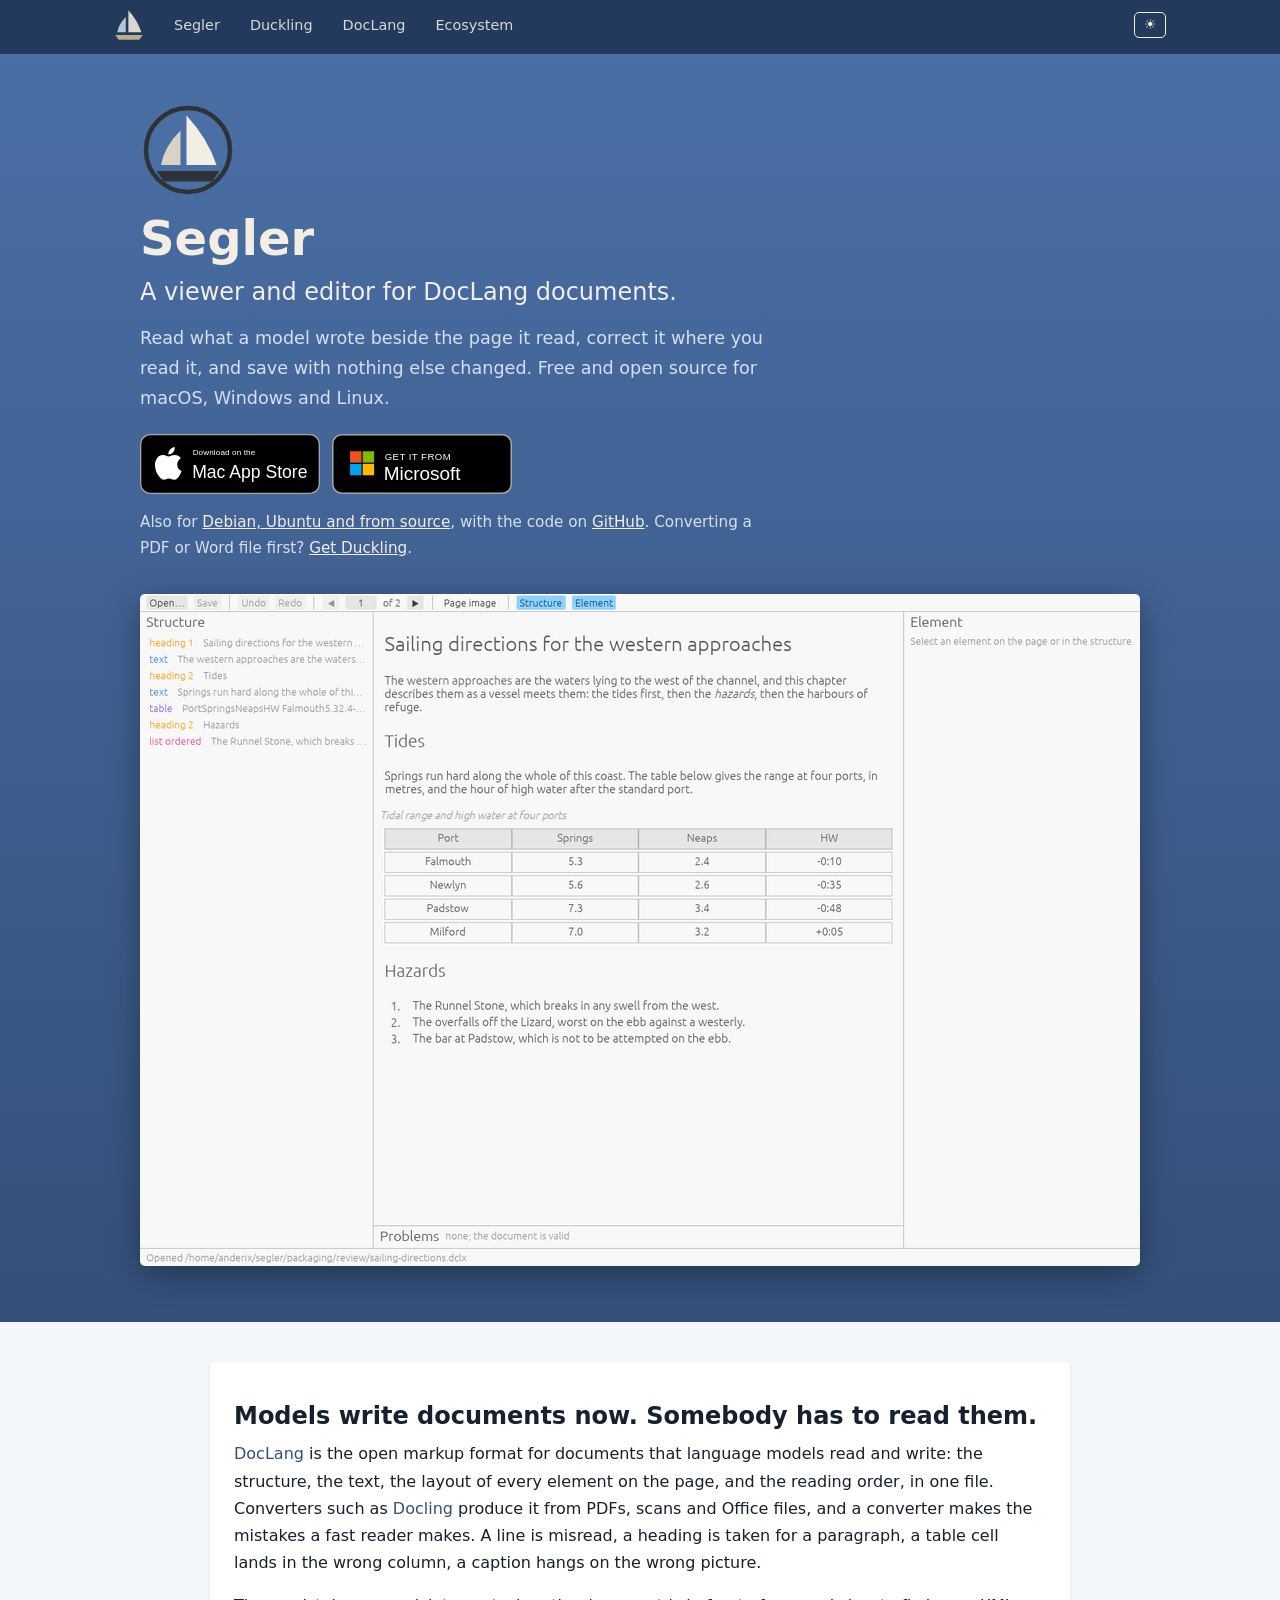
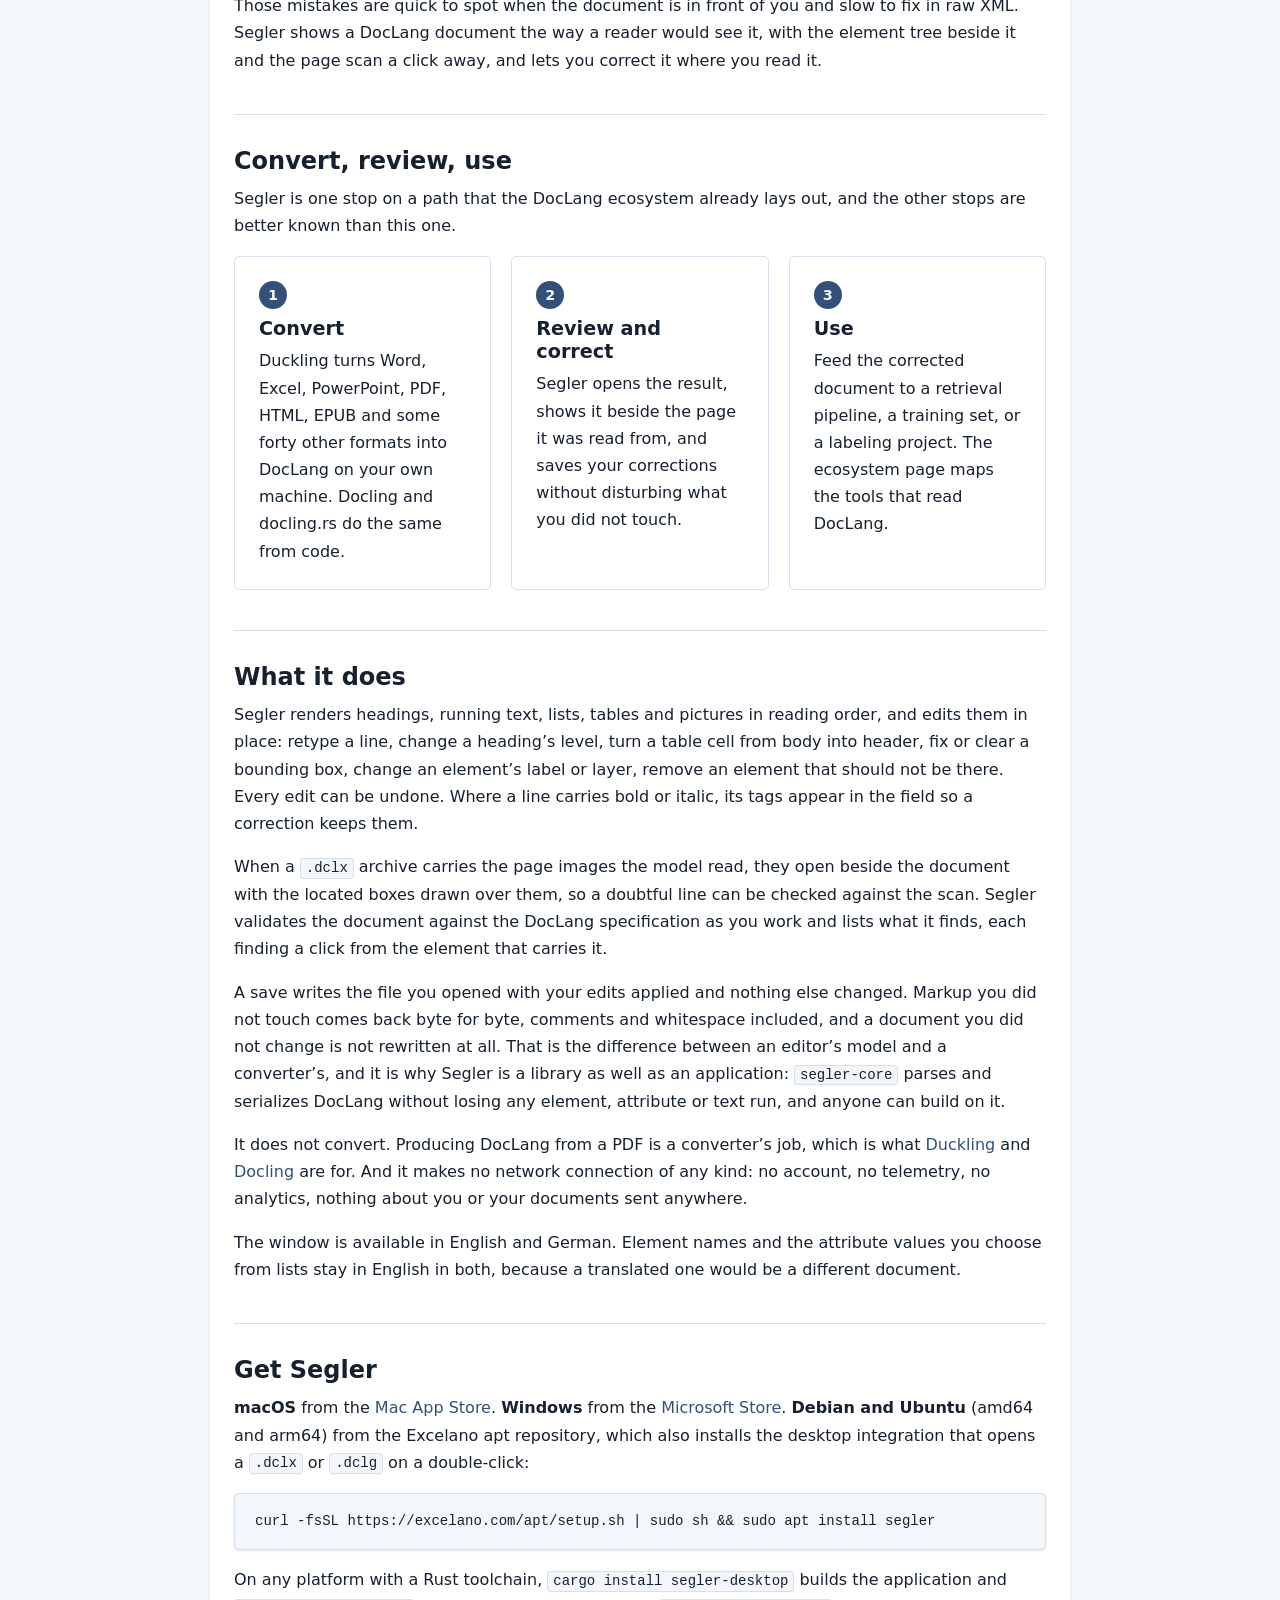
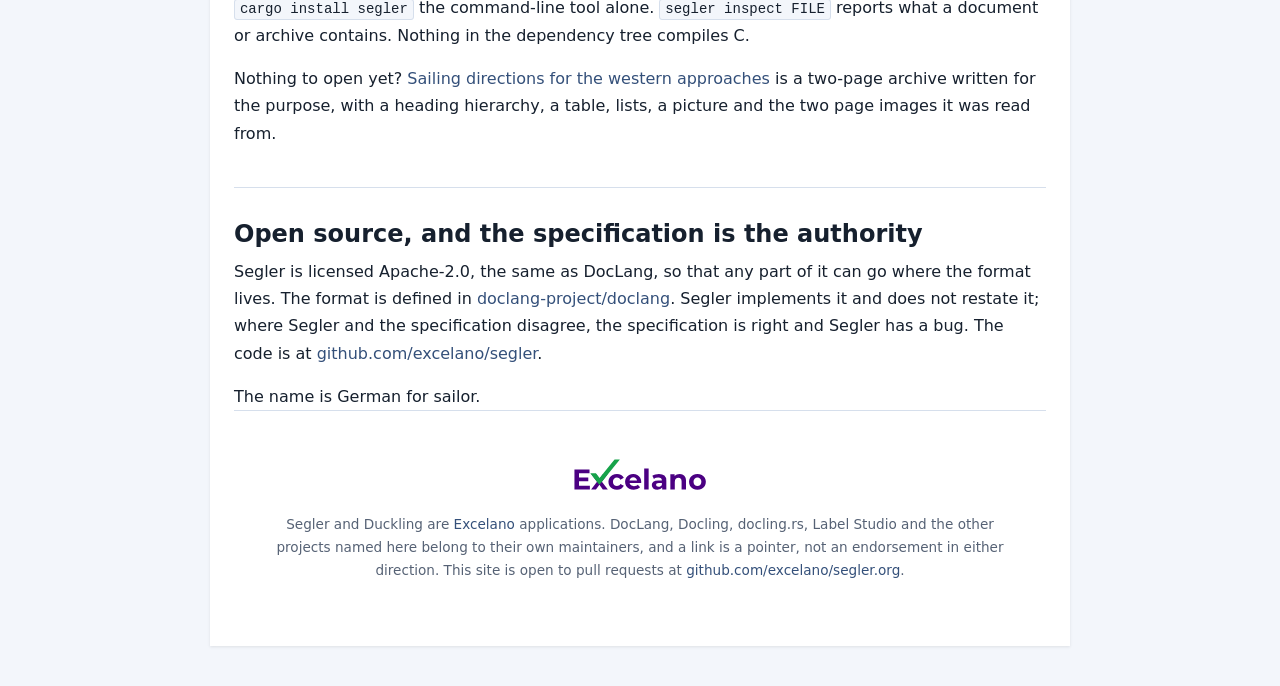
==== index.html @ 79cf4b6e "Nav: Segler stays as its own link beside the home button" ====
<!DOCTYPE html>
<!-- Author: David M. Anderson -->
<!-- Built with AI assistance (Claude, Anthropic) -->
<html lang="en">
<head>
    <meta charset="UTF-8">
    <meta name="viewport" content="width=device-width, initial-scale=1.0">
    <title>Segler — a DocLang viewer and editor</title>
    <meta name="description" content="Segler is a free, open-source desktop viewer and editor for DocLang documents, the markup format models read and write. Open a document, read it as a reader would, correct what the converter misread, and save with nothing else changed. Pairs with Duckling, which converts to DocLang.">
    <link rel="canonical" href="https://segler.org/">
    <link rel="icon" href="/img/segler-icon.svg" type="image/svg+xml">
    <link rel="apple-touch-icon" href="/img/apple-touch-icon.png">
    <meta property="og:type" content="website">
    <meta property="og:site_name" content="Segler">
    <meta property="og:title" content="Segler — a DocLang viewer and editor">
    <meta property="og:description" content="Segler is a free, open-source desktop viewer and editor for DocLang documents, the markup format models read and write. Open a document, read it as a reader would, correct what the converter misread, and save with nothing else changed. Pairs with Duckling, which converts to DocLang.">
    <meta property="og:url" content="https://segler.org/">
    <link rel="stylesheet" href="/axe/default.css">
    <link rel="stylesheet" href="/brand.css"><!-- site brand override; cascades over default.css -->
    <link rel="stylesheet" href="/axe/axe.css">
    <script src="/axe/theme.js"></script>
</head>
<body>

<nav>
    <ul>
        <li><a href="/" class="nav-home" aria-label="Segler home"><img src="/img/segler-boat.svg" alt="" width="30" height="31"></a></li>
        <li><a href="/">Segler</a></li>
        <li><a href="/duckling/">Duckling</a></li>
        <li><a href="/doclang/">DocLang</a></li>
        <li><a href="/ecosystem/">Ecosystem</a></li>
        <li class="nav-right"><button class="theme-toggle" aria-label="Toggle theme"></button></li>
    </ul>
</nav>

<section class="hero">
    <div class="hero-inner">
        <div class="hero-text">
            <img class="hero-icon" src="/img/segler-icon.svg" alt="The Segler icon: a sailboat with a cream mainsail and jib on a blue roundel." width="96" height="96">
            <h1>Segler</h1>
            <p class="hero-subtitle">A viewer and editor for DocLang documents.</p>
            <p class="hero-lede">Read what a model wrote beside the page it read, correct it where you read it, and save with nothing else changed. Free and open source for macOS, Windows and Linux.</p>
            <div class="hero-cta">
                <a href="https://apps.apple.com/us/app/id6808761705" rel="noopener"><img src="/img/mac-app-store-badge.svg" alt="Download on the Mac App Store" width="180" height="60"></a>
                <a href="https://apps.microsoft.com/detail/9P2C2QWHSDJL" rel="noopener"><img src="/img/microsoft-store-badge.svg" alt="Get it from Microsoft" width="180" height="60"></a>
            </div>
            <p class="hero-note">Also for <a href="#install">Debian, Ubuntu and from source</a>, with the code on <a href="https://github.com/excelano/segler" rel="noopener">GitHub</a>. Converting a PDF or Word file first? <a href="/duckling/">Get Duckling</a>.</p>
        </div>
        <figure class="hero-shot">
            <img class="on-light" src="/img/segler-light.png" alt="Segler showing a DocLang document as a reader would see it: the element tree on the left, the document in the middle with headings, paragraphs and a table, and the selected element's properties on the right." width="1000" height="672">
            <img class="on-dark" src="/img/segler-dark.png" alt="The same Segler window in the dark theme." width="1000" height="672">
        </figure>
    </div>
</section>

<main>
<article>

    <section id="what">
        <h2>Models write documents now. Somebody has to read them.</h2>

        <p><a href="/doclang/">DocLang</a> is the open markup format for documents that language models read and write: the structure, the text, the layout of every element on the page, and the reading order, in one file. Converters such as <a href="https://docling.ai" rel="noopener">Docling</a> produce it from PDFs, scans and Office files, and a converter makes the mistakes a fast reader makes. A line is misread, a heading is taken for a paragraph, a table cell lands in the wrong column, a caption hangs on the wrong picture.</p>

        <p>Those mistakes are quick to spot when the document is in front of you and slow to fix in raw XML. Segler shows a DocLang document the way a reader would see it, with the element tree beside it and the page scan a click away, and lets you correct it where you read it.</p>

    </section>

    <section id="path">
        <h2>Convert, review, use</h2>

        <p>Segler is one stop on a path that the DocLang ecosystem already lays out, and the other stops are better known than this one.</p>

        <div class="grid pipeline">
            <a href="/duckling/">
                <h3>Convert</h3>
                <p>Duckling turns Word, Excel, PowerPoint, PDF, HTML, EPUB and some forty other formats into DocLang on your own machine. Docling and docling.rs do the same from code.</p>
            </a>
            <a href="#what-you-can-do">
                <h3>Review and correct</h3>
                <p>Segler opens the result, shows it beside the page it was read from, and saves your corrections without disturbing what you did not touch.</p>
            </a>
            <a href="/ecosystem/">
                <h3>Use</h3>
                <p>Feed the corrected document to a retrieval pipeline, a training set, or a labeling project. The ecosystem page maps the tools that read DocLang.</p>
            </a>
        </div>
    </section>

    <section id="what-you-can-do">
        <h2>What it does</h2>

        <p>Segler renders headings, running text, lists, tables and pictures in reading order, and edits them in place: retype a line, change a heading&rsquo;s level, turn a table cell from body into header, fix or clear a bounding box, change an element&rsquo;s label or layer, remove an element that should not be there. Every edit can be undone. Where a line carries bold or italic, its tags appear in the field so a correction keeps them.</p>

        <p>When a <code>.dclx</code> archive carries the page images the model read, they open beside the document with the located boxes drawn over them, so a doubtful line can be checked against the scan. Segler validates the document against the DocLang specification as you work and lists what it finds, each finding a click from the element that carries it.</p>

        <p>A save writes the file you opened with your edits applied and nothing else changed. Markup you did not touch comes back byte for byte, comments and whitespace included, and a document you did not change is not rewritten at all. That is the difference between an editor&rsquo;s model and a converter&rsquo;s, and it is why Segler is a library as well as an application: <code>segler-core</code> parses and serializes DocLang without losing any element, attribute or text run, and anyone can build on it.</p>

        <p>It does not convert. Producing DocLang from a PDF is a converter&rsquo;s job, which is what <a href="/duckling/">Duckling</a> and <a href="/ecosystem/#docling">Docling</a> are for. And it makes no network connection of any kind: no account, no telemetry, no analytics, nothing about you or your documents sent anywhere.</p>

        <p>The window is available in English and German. Element names and the attribute values you choose from lists stay in English in both, because a translated one would be a different document.</p>
    </section>

    <section id="install">
        <h2>Get Segler</h2>

        <p><strong>macOS</strong> from the <a href="https://apps.apple.com/us/app/id6808761705" rel="noopener">Mac App Store</a>. <strong>Windows</strong> from the <a href="https://apps.microsoft.com/detail/9P2C2QWHSDJL" rel="noopener">Microsoft Store</a>. <strong>Debian and Ubuntu</strong> (amd64 and arm64) from the Excelano apt repository, which also installs the desktop integration that opens a <code>.dclx</code> or <code>.dclg</code> on a double-click:</p>

<pre><code>curl -fsSL https://excelano.com/apt/setup.sh | sudo sh &amp;&amp; sudo apt install segler</code></pre>

        <p>On any platform with a Rust toolchain, <code>cargo install segler-desktop</code> builds the application and <code>cargo install segler</code> the command-line tool alone. <code>segler inspect FILE</code> reports what a document or archive contains. Nothing in the dependency tree compiles C.</p>

        <p>Nothing to open yet? <a href="https://github.com/excelano/segler/releases/latest/download/sailing-directions.dclx" rel="noopener">Sailing directions for the western approaches</a> is a two-page archive written for the purpose, with a heading hierarchy, a table, lists, a picture and the two page images it was read from.</p>
    </section>

    <section id="open">
        <h2>Open source, and the specification is the authority</h2>

        <p>Segler is licensed Apache-2.0, the same as DocLang, so that any part of it can go where the format lives. The format is defined in <a href="https://github.com/doclang-project/doclang" rel="noopener">doclang-project/doclang</a>. Segler implements it and does not restate it; where Segler and the specification disagree, the specification is right and Segler has a bug. The code is at <a href="https://github.com/excelano/segler" rel="noopener">github.com/excelano/segler</a>.</p>

        <p>The name is German for sailor.</p>
    </section>

    <footer>
        <p class="made-by"><a href="https://excelano.com" rel="noopener"><img class="on-light" src="/img/excelano-logo.svg" alt="Excelano" width="140" height="31"><img class="on-dark" src="/img/excelano-logo-light.svg" alt="Excelano" width="140" height="31"></a></p>
        <p><small>Segler and Duckling are <a href="https://excelano.com" rel="noopener">Excelano</a> applications. DocLang, Docling, docling.rs, Label Studio and the other projects named here belong to their own maintainers, and a link is a pointer, not an endorsement in either direction. This site is open to pull requests at <a href="https://github.com/excelano/segler.org" rel="noopener">github.com/excelano/segler.org</a>.</small></p>
    </footer>

</article>
</main>

</body>
</html>
---- axe/default.css ----
/*
 * Axe Default Brand — the baseline every site falls back to.
 * Don't edit this per-site; a site overrides it with its own sibling
 * brand.css, layered after this file (later cascade wins).
 * Primary: #1a6b7c  Secondary: #1e2a35
 *
 * Author: David M. Anderson
 * Built with AI assistance (Claude, Anthropic)
 */

:root {
    /* Colors — Light */
    --color-bg:           #f2f5f6;
    --color-surface:      #ffffff;
    --color-text:         #111820;
    --color-text-muted:   #566470;
    --color-border:       #d8dfe3;
    --color-accent:       #1a6b7c;
    --color-accent-hover: #135768;
    --color-highlight:       #d98c1f;
    --color-highlight-hover: #b8751a;
    --color-nav-bg:       #1e2a35;
    --color-nav-text:     #edf0f2;

    /* State — semantic status colors */
    --color-danger:       #d23b3b;
    --color-success:      #2f9e5e;
    --color-warning:      #c8841c;

    /* Typography */
    --font-body:    system-ui, Arial, Helvetica, sans-serif;
    --font-heading: var(--font-body);
    --font-mono:    'Courier New', Courier, monospace;
    --line-height:  1.7;

    /* Shape */
    --radius: 5px;

    /* Shadow */
    --shadow:    0 1px 3px rgba(0, 0, 0, 0.09);
    --shadow-md: 0 4px 12px rgba(0, 0, 0, 0.11);

    /* Calendar — categorical event colors (chips & bars). The hue is set
       per event in JS; these tune the shared saturation and lightness and
       the fallback hue for uncategorized events. Theme-independent by
       default; a brand may override them, including per theme. */
    --cal-cat-hue:        210;
    --cal-cat-saturation: 55%;
    --cal-cat-lightness:  50%;
}

/* Dark mode — system preference */
@media (prefers-color-scheme: dark) {
    :root:not([data-theme="light"]) {
        --color-bg:           #0b1017;
        --color-surface:      #111820;
        --color-text:         #e4e9ed;
        --color-text-muted:   #8494a0;
        --color-border:       #1e2a35;
        --color-accent:       #38b8cc;
        --color-accent-hover: #4cc8dc;
        --color-highlight:       #f0a030;
        --color-highlight-hover: #ffb44a;
        --color-nav-bg:       #080d12;
        --color-nav-text:     #dce3e8;
        --color-danger:       #f0635f;
        --color-success:      #46c07e;
        --color-warning:      #e3a53f;
        --shadow:             0 1px 3px rgba(0, 0, 0, 0.4);
        --shadow-md:          0 4px 12px rgba(0, 0, 0, 0.5);
        /* Lighten categorical chips/bars so they pop on dark surfaces. */
        --cal-cat-lightness:  62%;
    }
}

/* Dark mode — manual override */
[data-theme="dark"] {
    --color-bg:           #0b1017;
    --color-surface:      #111820;
    --color-text:         #e4e9ed;
    --color-text-muted:   #8494a0;
    --color-border:       #1e2a35;
    --color-accent:       #38b8cc;
    --color-accent-hover: #4cc8dc;
    --color-highlight:       #f0a030;
    --color-highlight-hover: #ffb44a;
    --color-nav-bg:       #080d12;
    --color-nav-text:     #dce3e8;
    --color-danger:       #f0635f;
    --color-success:      #46c07e;
    --color-warning:      #e3a53f;
    --shadow:             0 1px 3px rgba(0, 0, 0, 0.4);
    --shadow-md:          0 4px 12px rgba(0, 0, 0, 0.5);
    /* Lighten categorical chips/bars so they pop on dark surfaces. */
    --cal-cat-lightness:  62%;
}

/* Light mode — explicit override */
[data-theme="light"] {
    --color-bg:           #f2f5f6;
    --color-surface:      #ffffff;
    --color-text:         #111820;
    --color-text-muted:   #566470;
    --color-border:       #d8dfe3;
    --color-accent:       #1a6b7c;
    --color-accent-hover: #135768;
    --color-highlight:       #d98c1f;
    --color-highlight-hover: #b8751a;
    --color-nav-bg:       #1e2a35;
    --color-nav-text:     #edf0f2;
    --color-danger:       #d23b3b;
    --color-success:      #2f9e5e;
    --color-warning:      #c8841c;
    --shadow:             0 1px 3px rgba(0, 0, 0, 0.09);
    --shadow-md:          0 4px 12px rgba(0, 0, 0, 0.11);
}
---- brand.css ----
/*
 * segler.org brand for Axe: the roundel and the sail.
 *
 * The palette is the Segler application icon's, as excelano.com/segler already
 * carries it: roundel blue, sail cream, hull near-black. Blue carries links and
 * the nav; the sand of the mainsail is the highlight role, a mark on a surface
 * and never body text.
 *
 * This file layers after axe/default.css and mirrors all four theme contexts,
 * because theme.js writes data-theme onto the root and a bare :root override
 * would lose to default.css's higher-specificity [data-theme] blocks.
 *
 * Author: David M. Anderson
 * Built with AI assistance (Claude, Anthropic)
 */

:root,
[data-theme="light"] {
    --color-bg:           #f3f6fb;
    --color-surface:      #ffffff;
    --color-text:         #16202e;
    --color-text-muted:   #566275;
    --color-border:       #d6dfec;
    --color-accent:          #34507a;
    --color-accent-hover:    #243a5c;
    --color-highlight:       #cfc094;
    --color-highlight-hover: #7d6d40;
    --color-nav-bg:       #243a5c;
    --color-nav-text:     #f2eee4;

    --font-mono: ui-monospace, 'SF Mono', SFMono-Regular, Menlo, Consolas, 'Liberation Mono', monospace;
}

@media (prefers-color-scheme: dark) {
    :root:not([data-theme="light"]) {
        --color-bg:           #0a111b;
        --color-surface:      #16202d;
        --color-text:         #e4e9f0;
        --color-text-muted:   #94a2b3;
        --color-border:       #26323f;
        --color-accent:          #9db8e0;
        --color-accent-hover:    #b9cdea;
        --color-highlight:       #e6dcc0;
        --color-highlight-hover: #f2eee4;
        --color-nav-bg:       #0f1827;
        --color-nav-text:     #ebebeb;
    }
}

[data-theme="dark"] {
    --color-bg:           #0a111b;
    --color-surface:      #16202d;
    --color-text:         #e4e9f0;
    --color-text-muted:   #94a2b3;
    --color-border:       #26323f;
    --color-accent:          #9db8e0;
    --color-accent-hover:    #b9cdea;
    --color-highlight:       #e6dcc0;
    --color-highlight-hover: #f2eee4;
    --color-nav-bg:       #0f1827;
    --color-nav-text:     #ebebeb;
}

/* The one-line statement under a title. */
.lede {
    font-size: 1.15rem;
    color: var(--color-text-muted);
    margin-top: -0.25rem;
}

.title-row {
    display: flex;
    align-items: center;
    gap: 1rem;
}

.title-row img {
    width: 64px;
    height: 64px;
    flex: none;
}

.title-row h1 { margin: 0; }

/* Install and download links on a product page, set apart from running prose. */
.get {
    max-width: 860px;
    margin: 0 auto 1rem;
    padding: 0.9rem 1.25rem;
    background: var(--color-surface);
    border-left: 4px solid var(--color-highlight);
    box-shadow: var(--shadow);
}

.get p { margin: 0; }

/* An image that comes in a light and a dark version; the one matching the
   theme in force is shown. */
.on-dark { display: none; }

@media (prefers-color-scheme: dark) {
    :root:not([data-theme="light"]) .on-light { display: none; }
    :root:not([data-theme="light"]) .on-dark  { display: block; }
}

[data-theme="dark"] .on-light { display: none; }
[data-theme="dark"] .on-dark  { display: block; }

/* The convert, review, use path on the front page. */
.grid.pipeline {
    display: grid;
    grid-template-columns: repeat(3, 1fr);
    gap: 1.25rem;
    counter-reset: step;
}

.pipeline > a {
    counter-increment: step;
}

@media (max-width: 700px) {
    .grid.pipeline { grid-template-columns: 1fr; }
}

.pipeline > a::before {
    content: counter(step);
    display: inline-block;
    width: 1.75rem;
    height: 1.75rem;
    line-height: 1.75rem;
    margin-bottom: 0.5rem;
    text-align: center;
    border-radius: 50%;
    background: var(--color-accent);
    color: var(--color-bg);
    font-weight: 600;
    font-size: 0.9rem;
}

/* The front page opens on a band in the roundel blue, as the app's own page
   does: this is a product site, and the first screen says so. Axe styles the
   prose below it. */
.hero {
    background: linear-gradient(180deg, #4a6fa5 0%, #34507a 100%);
    color: #f2eee4;
    padding: 3rem 1.25rem 3.5rem;
    overflow: hidden;
}

[data-theme="dark"] .hero {
    background: linear-gradient(180deg, #2a4670 0%, #1c3150 100%);
}

@media (prefers-color-scheme: dark) {
    :root:not([data-theme="light"]) .hero {
        background: linear-gradient(180deg, #2a4670 0%, #1c3150 100%);
    }
}

.hero-inner {
    max-width: 1000px;
    margin: 0 auto;
}

.hero-text {
    max-width: 640px;
    margin-bottom: 2rem;
}

.hero-icon {
    width: 96px;
    height: 96px;
    margin-bottom: 0.75rem;
}

.hero h1 {
    color: #f2eee4;
    font-size: 3rem;
    margin: 0 0 0.25rem;
}

.hero-subtitle {
    font-size: 1.5rem;
    margin: 0 0 0.75rem;
    color: #f2eee4;
}

.hero-lede {
    font-size: 1.1rem;
    color: #d6e0f0;
    margin: 0 0 1.25rem;
}

.hero-cta {
    display: flex;
    flex-wrap: wrap;
    gap: 0.75rem;
}

.hero-cta a {
    display: inline-block;
    line-height: 0;
}

.hero-note {
    margin: 1rem 0 0;
    font-size: 0.95rem;
    color: #d6e0f0;
}

.hero a:not(.hero-cta a) {
    color: #f2eee4;
    text-decoration: underline;
}

/* The screenshot sits on the band with blue below it. */
.hero-shot {
    margin: 0;
}

.hero-shot img {
    width: 100%;
    height: auto;
    border-radius: var(--radius);
    box-shadow: 0 8px 32px rgba(0, 0, 0, 0.35);
}

/* Duckling's band takes the duck's yellow, so the two products read as
   different at a glance. Dark type on the light band; cream on the dark one. */
.hero-duckling {
    background: linear-gradient(180deg, #faeaba 0%, #f2d27a 100%);
    color: #2f3337;
}

.hero-duckling h1,
.hero-duckling .hero-subtitle {
    color: #2f3337;
}

.hero-duckling .hero-lede,
.hero-duckling .hero-note {
    color: #3d3a2c;
}

.hero-duckling a:not(.hero-cta a) {
    color: #2f3337;
}

[data-theme="dark"] .hero-duckling {
    background: linear-gradient(180deg, #7a5a12 0%, #54400d 100%);
}

[data-theme="dark"] .hero-duckling h1,
[data-theme="dark"] .hero-duckling .hero-subtitle,
[data-theme="dark"] .hero-duckling a:not(.hero-cta a) {
    color: #f2eee4;
}

[data-theme="dark"] .hero-duckling .hero-lede,
[data-theme="dark"] .hero-duckling .hero-note {
    color: #e6dcc0;
}

@media (prefers-color-scheme: dark) {
    :root:not([data-theme="light"]) .hero-duckling {
        background: linear-gradient(180deg, #7a5a12 0%, #54400d 100%);
    }

    :root:not([data-theme="light"]) .hero-duckling h1,
    :root:not([data-theme="light"]) .hero-duckling .hero-subtitle,
    :root:not([data-theme="light"]) .hero-duckling a:not(.hero-cta a) {
        color: #f2eee4;
    }

    :root:not([data-theme="light"]) .hero-duckling .hero-lede,
    :root:not([data-theme="light"]) .hero-duckling .hero-note {
        color: #e6dcc0;
    }
}

.made-by {
    margin: 1.5rem 0 1rem;
    text-align: center;
}

.made-by a {
    display: inline-block;
    line-height: 0;
}

.made-by img {
    height: 31px;
    width: auto;
}

/* The bare sailboat is the nav's home link. */
nav a.nav-home {
    display: flex;
    align-items: center;
    padding: 0.4rem 0.875rem 0.4rem 0;
    line-height: 0;
}

nav a.nav-home img {
    display: block;
    width: 30px;
    height: auto;
}
---- axe/axe.css ----
/* ============================================================
   AXE v1.8.0
   Semantic-first. Classless defaults.
   Write plain HTML. It looks good.

   Author: David M. Anderson
   Built with AI assistance (Claude, Anthropic)
   ============================================================ */

/* Framework version. Bump on each axe release and keep it in sync with
   calendar.css / calendar.js. Audit a deployment with
   `curl <site>/axe/axe.css | head`, or read --axe-version in devtools. */
:root {
    --axe-version: "1.8.0";

    /* Stacking scale. Structural, not brand: a shared ladder so a sticky
       bar, a popover, and a modal layer predictably across components (e.g.
       an embedded calendar's popover clears the viewer's sticky toolbar). */
    --z-sticky:  100;
    --z-popover: 200;
    --z-modal:   300;

    /* Default glyphs drawn on a bare .theme-toggle (see the rules below). The
       icon shows the *current* theme: a sun in light, a moon in dark. Both are
       monochrome dingbats so they inherit currentColor. The trailing \FE0E is a
       text-presentation variation selector: without it U+2600 defaults to a
       color emoji sun on iOS/Android/some Chromium builds. A site can swap them
       by redefining these two properties in its brand.css/style.css. */
    --theme-toggle-icon-light: "\2600\FE0E";   /* ☀ */
    --theme-toggle-icon-dark:  "\263E\FE0E";   /* ☾ */
}


/* --- Reset ----------------------------------------------- */

*, *::before, *::after {
    box-sizing: border-box;
    margin: 0;
    padding: 0;
}

html {
    font-size: 16px;
    scroll-behavior: smooth;
    scroll-padding-top: 64px;
}


/* --- Base ------------------------------------------------- */

body {
    font-family: var(--font-body);
    font-size: 1rem;
    line-height: var(--line-height, 1.7);
    color: var(--color-text);
    background: var(--color-bg);
    transition: background 0.2s ease, color 0.2s ease;
}

img {
    display: block;
    max-width: 100%;
    height: auto;
}


/* --- Navigation ------------------------------------------- */

nav {
    background: var(--color-nav-bg);
    position: sticky;
    top: 0;
    z-index: 100;
}

nav ul {
    list-style: none;
    display: flex;
    align-items: center;
    max-width: 1100px;
    margin: 0 auto;
    padding: 0 1rem;
    height: 54px;
    gap: 0;
    overflow-x: auto;
}

nav ul li {
    color: var(--color-nav-text);
}

nav ul li a {
    display: block;
    color: var(--color-nav-text);
    text-decoration: none;
    padding: 0.4rem 0.875rem;
    border-radius: var(--radius);
    font-size: 0.9rem;
    opacity: 0.88;
    transition: background 0.15s, opacity 0.15s;
}

nav ul li a:hover {
    background: color-mix(in srgb, var(--color-nav-text) 12%, transparent);
    color: var(--color-nav-text);
    text-decoration: none;
    opacity: 1;
}


/* --- Layout ----------------------------------------------- */

main {
    max-width: 1100px;
    margin: 0 auto;
    padding: 1.5rem 1rem;
}

article {
    max-width: 860px;
    margin: 0 auto;
    padding: 1.5rem 1rem;
    background: var(--color-surface);
    box-shadow: var(--shadow);
}

/* Section separators are document-flow furniture — scoped to articles
   so page-level <main><section> layouts (full-width landing pages)
   don't inherit doc-style dividers. */
article section {
    margin-top: 2.5rem;
    padding-top: 2rem;
    border-top: 1px solid var(--color-border);
}

article section:first-child,
article header + section {
    margin-top: 0;
    padding-top: 0;
    border-top: none;
}


/* --- Card Grid -------------------------------------------- */

.grid {
    display: grid;
    grid-template-columns: repeat(auto-fill, minmax(300px, 1fr));
    gap: 1.25rem;
}

.grid > article, .grid > a {
    max-width: none;
    margin: 0;
    padding: 1.5rem;
    background: var(--color-surface);
    border: 1px solid var(--color-border);
    border-radius: var(--radius);
    transition: border-color 0.15s, box-shadow 0.15s;
}

.grid > a {
    display: block;
    text-decoration: none;
    color: inherit;
}

.grid > article:hover, .grid > a:hover {
    border-color: var(--color-accent);
    box-shadow: var(--shadow-md);
    text-decoration: none;
}

/* Header spacing is document-flow furniture — scoped to article so
   site-chrome <header> (sticky nav bars) can sit flush against the
   hero or first section below it. */
article header {
    margin-bottom: 2rem;
    padding-bottom: 1.5rem;
    border-bottom: 1px solid var(--color-border);
}


/* --- Typography ------------------------------------------- */

h1, h2, h3, h4, h5, h6 {
    font-family: var(--font-heading);
    line-height: 1.2;
    color: var(--color-text);
    margin-top: 1.75em;
    margin-bottom: 0.4em;
}

h1 { font-size: 1.65rem; font-weight: 700; }
h2 { font-size: 1.3rem;  font-weight: 600; }
h3 { font-size: 1.2rem;  font-weight: 600; }
h4 { font-size: 1rem;    font-weight: 600; }
h5 { font-size: 0.9rem;  font-weight: 600; }
h6 { font-size: 0.85rem; font-weight: 600; color: var(--color-text-muted); }

h1:first-child,
h2:first-child,
h3:first-child { margin-top: 0; }

p {
    margin-bottom: 1rem;
}

p:last-child { margin-bottom: 0; }

a {
    color: var(--color-accent);
    text-decoration: none;
}

a:hover {
    color: var(--color-accent-hover);
    text-decoration: underline;
}

strong { font-weight: 700; }
em     { font-style: italic; }

small {
    font-size: 0.85rem;
    color: var(--color-text-muted);
}

mark {
    background: color-mix(in srgb, var(--color-highlight, var(--color-accent)) 35%, transparent);
    color: inherit;
    padding: 0.1em 0.25em;
    border-radius: calc(var(--radius) * 0.4);
}

abbr[title] {
    text-decoration: underline dotted;
    cursor: help;
}

sub, sup {
    font-size: 0.75em;
    line-height: 0;
    position: relative;
    vertical-align: baseline;
}

sup { top: -0.5em; }
sub { bottom: -0.25em; }

address {
    font-style: normal;
    color: var(--color-text-muted);
    margin-bottom: 1rem;
}


/* --- Blockquote ------------------------------------------- */

blockquote {
    border-left: 4px solid var(--color-accent);
    padding: 1rem 1.25rem;
    margin: 1.5rem 0;
    color: var(--color-text-muted);
    font-size: 1.05rem;
}

blockquote footer {
    background: none;
    border-top: none;
    text-align: left;
    padding: 0.5rem 0 0;
    font-size: 0.85rem;
    color: var(--color-text-muted);
}

blockquote footer::before {
    content: "\2014\00a0";
}


/* --- Lists ------------------------------------------------ */

ul, ol {
    padding-left: 1.5rem;
    margin-bottom: 1rem;
}

li { margin-bottom: 0.25rem; }

dl {
    margin-bottom: 1rem;
}

dt {
    font-weight: 600;
    margin-top: 0.75rem;
}

dt:first-child { margin-top: 0; }

dd {
    margin-left: 1.5rem;
    color: var(--color-text-muted);
}


/* --- Figure ----------------------------------------------- */

figure {
    margin: 1.5rem 0;
}

figure img {
    border-radius: var(--radius);
}

figcaption {
    font-size: 0.85rem;
    color: var(--color-text-muted);
    margin-top: 0.5rem;
    text-align: center;
}


/* --- Aside / Callout -------------------------------------- */

aside {
    background: var(--color-surface);
    border: 1px solid var(--color-border);
    border-left: 4px solid var(--color-accent);
    border-radius: 0 var(--radius) var(--radius) 0;
    padding: 1rem 1.25rem;
    margin: 1.5rem 0;
    box-shadow: var(--shadow);
    color: var(--color-text-muted);
    font-size: 0.925rem;
}


/* --- Details / Disclosure --------------------------------- */

details {
    border: 1px solid var(--color-border);
    border-radius: var(--radius);
    margin-bottom: 0.5rem;
    background: var(--color-surface);
}

details[open] {
    padding-bottom: 1rem;
}

summary {
    padding: 0.75rem 1rem;
    font-weight: 600;
    cursor: pointer;
    list-style: none;
    display: flex;
    align-items: center;
    gap: 0.5rem;
}

summary::before {
    content: "\25b6";
    font-size: 0.65em;
    transition: transform 0.15s;
}

details[open] summary::before {
    transform: rotate(90deg);
}

summary::-webkit-details-marker { display: none; }

details > :not(summary) {
    padding: 0 1rem;
}


/* --- Horizontal Rule -------------------------------------- */

hr {
    border: none;
    border-top: 1px solid var(--color-border);
    margin: 2rem 0;
}


/* --- Code ------------------------------------------------- */

code {
    font-family: var(--font-mono);
    font-size: 0.875em;
    background: var(--color-bg);
    border: 1px solid var(--color-border);
    padding: 0.1em 0.35em;
    border-radius: calc(var(--radius) * 0.6);
}

pre {
    font-family: var(--font-mono);
    font-size: 0.875rem;
    background: var(--color-bg);
    border: 1px solid var(--color-border);
    border-radius: var(--radius);
    padding: 1rem 1.25rem;
    overflow-x: auto;
    margin-bottom: 1rem;
    box-shadow: var(--shadow);
}

pre code {
    background: none;
    border: none;
    padding: 0;
    font-size: 1em;
}

kbd {
    font-family: var(--font-mono);
    font-size: 0.85em;
    background: var(--color-bg);
    border: 1px solid var(--color-border);
    border-bottom-width: 2px;
    padding: 0.1em 0.4em;
    border-radius: calc(var(--radius) * 0.6);
}

samp {
    font-family: var(--font-mono);
    font-size: 0.875em;
}


/* --- Tables ----------------------------------------------- */

table {
    width: 100%;
    border-collapse: collapse;
    margin-bottom: 1rem;
    font-size: 0.9rem;
}

th {
    text-align: left;
    font-weight: 600;
    padding: 0.6rem 0.875rem;
    background: var(--color-bg);
    border-bottom: 2px solid var(--color-border);
    color: var(--color-text);
}

td {
    padding: 0.55rem 0.875rem;
    border-bottom: 1px solid var(--color-border);
    color: var(--color-text);
}

tr:last-child td { border-bottom: none; }

caption {
    font-size: 0.85rem;
    color: var(--color-text-muted);
    text-align: left;
    margin-bottom: 0.5rem;
}


/* --- Forms ------------------------------------------------ */

input, textarea, select {
    font-family: inherit;
    font-size: 1rem;
    color: var(--color-text);
    background: var(--color-bg);
    border: 1px solid var(--color-border);
    border-radius: var(--radius);
    padding: 0.5rem 0.75rem;
    width: 100%;
    transition: border-color 0.15s;
}

input:focus, textarea:focus, select:focus {
    outline: none;
    border-color: var(--color-accent);
}

textarea {
    resize: vertical;
    min-height: 6rem;
}

label {
    display: block;
    font-weight: 600;
    font-size: 0.9rem;
    margin-bottom: 0.25rem;
}

fieldset {
    border: 1px solid var(--color-border);
    border-radius: var(--radius);
    padding: 1.25rem;
    margin-bottom: 1.5rem;
}

legend {
    font-weight: 600;
    padding: 0 0.5rem;
    font-size: 0.95rem;
}

button, input[type="submit"], input[type="reset"] {
    font-family: inherit;
    font-size: 0.9rem;
    font-weight: 600;
    color: var(--color-surface);
    background: var(--color-accent);
    border: none;
    border-radius: var(--radius);
    padding: 0.5rem 1.25rem;
    cursor: pointer;
    transition: opacity 0.15s;
    width: auto;
}

button:hover, input[type="submit"]:hover, input[type="reset"]:hover {
    background: var(--color-accent-hover);
}

/* Ghost / secondary button. The bare <button> is a solid accent primary; add
   .ghost for a neutral, surface-colored button that takes the accent only on
   hover. Self-contained (it doesn't lean on the button base), so it reads
   correctly on a <button> or an <a>, and its hover holds the surface fill —
   the one place that re-asserts against the primary button:hover accent. */
.ghost {
    background: var(--color-surface);
    color: var(--color-text);
    border: 1px solid var(--color-border);
    border-radius: var(--radius);
    cursor: pointer;
}

.ghost:hover {
    background: var(--color-surface);
    border-color: var(--color-accent);
    color: var(--color-accent);
}


/* --- Surfaces, labels, tags ------------------------------- */

/* Elevated surface for popovers, dropdowns, and detail cards. Add positioning
   and size at the call site. */
.panel {
    background: var(--color-surface);
    border: 1px solid var(--color-border);
    border-radius: var(--radius);
    box-shadow: var(--shadow-md);
}

/* Overline / eyebrow: a small monospace, uppercase, muted label. */
.eyebrow {
    font-family: var(--font-mono);
    font-size: 0.7rem;
    text-transform: uppercase;
    letter-spacing: 0.06em;
    color: var(--color-text-muted);
}

/* Tag / status pill. Outlined and muted by default; override background and
   color for a filled variant. */
.tag {
    display: inline-block;
    font-family: var(--font-mono);
    font-size: 0.65rem;
    text-transform: uppercase;
    letter-spacing: 0.08em;
    padding: 0.1rem 0.45rem;
    color: var(--color-text-muted);
    background: none;
    border: 1px solid var(--color-border);
    border-radius: calc(var(--radius) * 0.6);
}


/* --- Footer ----------------------------------------------- */

footer {
    background: var(--color-surface);
    border-top: 1px solid var(--color-border);
    text-align: center;
    padding: 1.5rem;
    font-size: 0.85rem;
    color: var(--color-text-muted);
}


/* --- Theme Toggle ----------------------------------------- */

.theme-toggle {
    background: none;
    border: 1px solid var(--color-border);
    border-radius: var(--radius);
    padding: 0.3rem 0.55rem;
    cursor: pointer;
    color: var(--color-text-muted);
    font-size: 0.85rem;
    line-height: 1;
    transition: border-color 0.15s, color 0.15s;
    width: auto;
}

.theme-toggle:hover {
    background: none;    /* re-assert: the generic button:hover would otherwise fill it accent */
    border-color: var(--color-accent);
    color: var(--color-accent);
}

/* Default sun/moon glyph, so a bare <button class="theme-toggle"></button>
   shows a working icon with no inner markup. Scoped to :empty so a consumer
   who puts their own content (a label, an emoji, a <span>) in the button keeps
   it untouched — purely additive. The icon tracks the *resolved* theme the same
   two ways default.css resolves dark, so it agrees with the painted theme even
   before theme.js runs or with JS disabled: the explicit [data-theme="dark"]
   attribute, and the OS preference when no light choice overrides it. Note
   :empty means literally no child nodes — the button must be written with
   nothing, not even whitespace, between the tags. The button still needs an
   aria-label; this ::before is decorative. */
.theme-toggle:empty::before {
    content: var(--theme-toggle-icon-light);
}

[data-theme="dark"] .theme-toggle:empty::before {
    content: var(--theme-toggle-icon-dark);
}

@media (prefers-color-scheme: dark) {
    :root:not([data-theme="light"]) .theme-toggle:empty::before {
        content: var(--theme-toggle-icon-dark);
    }
}

/* In the nav, the toggle uses the nav palette, not the body palette. */
nav .theme-toggle {
    color: var(--color-nav-text);
    border-color: var(--color-nav-text);
}

nav .theme-toggle:hover {
    background: color-mix(in srgb, var(--color-nav-text) 12%, transparent);
    color: var(--color-nav-text);
    border-color: var(--color-nav-text);
}

.nav-right {
    margin-left: auto;
    display: flex;
    align-items: center;
    gap: 0.5rem;
}


/* --- Desktop ---------------------------------------------- */

@media (min-width: 601px) {
    main, article {
        padding: 2.5rem 1.5rem;
    }

    h1 { font-size: 2rem; }
    h2 { font-size: 1.5rem; }

    nav ul {
        padding: 0 1.5rem;
        gap: 0.125rem;
        overflow-x: visible;
    }
}

/* Tables scroll horizontally on small screens */
article table {
    display: block;
    overflow-x: auto;
}
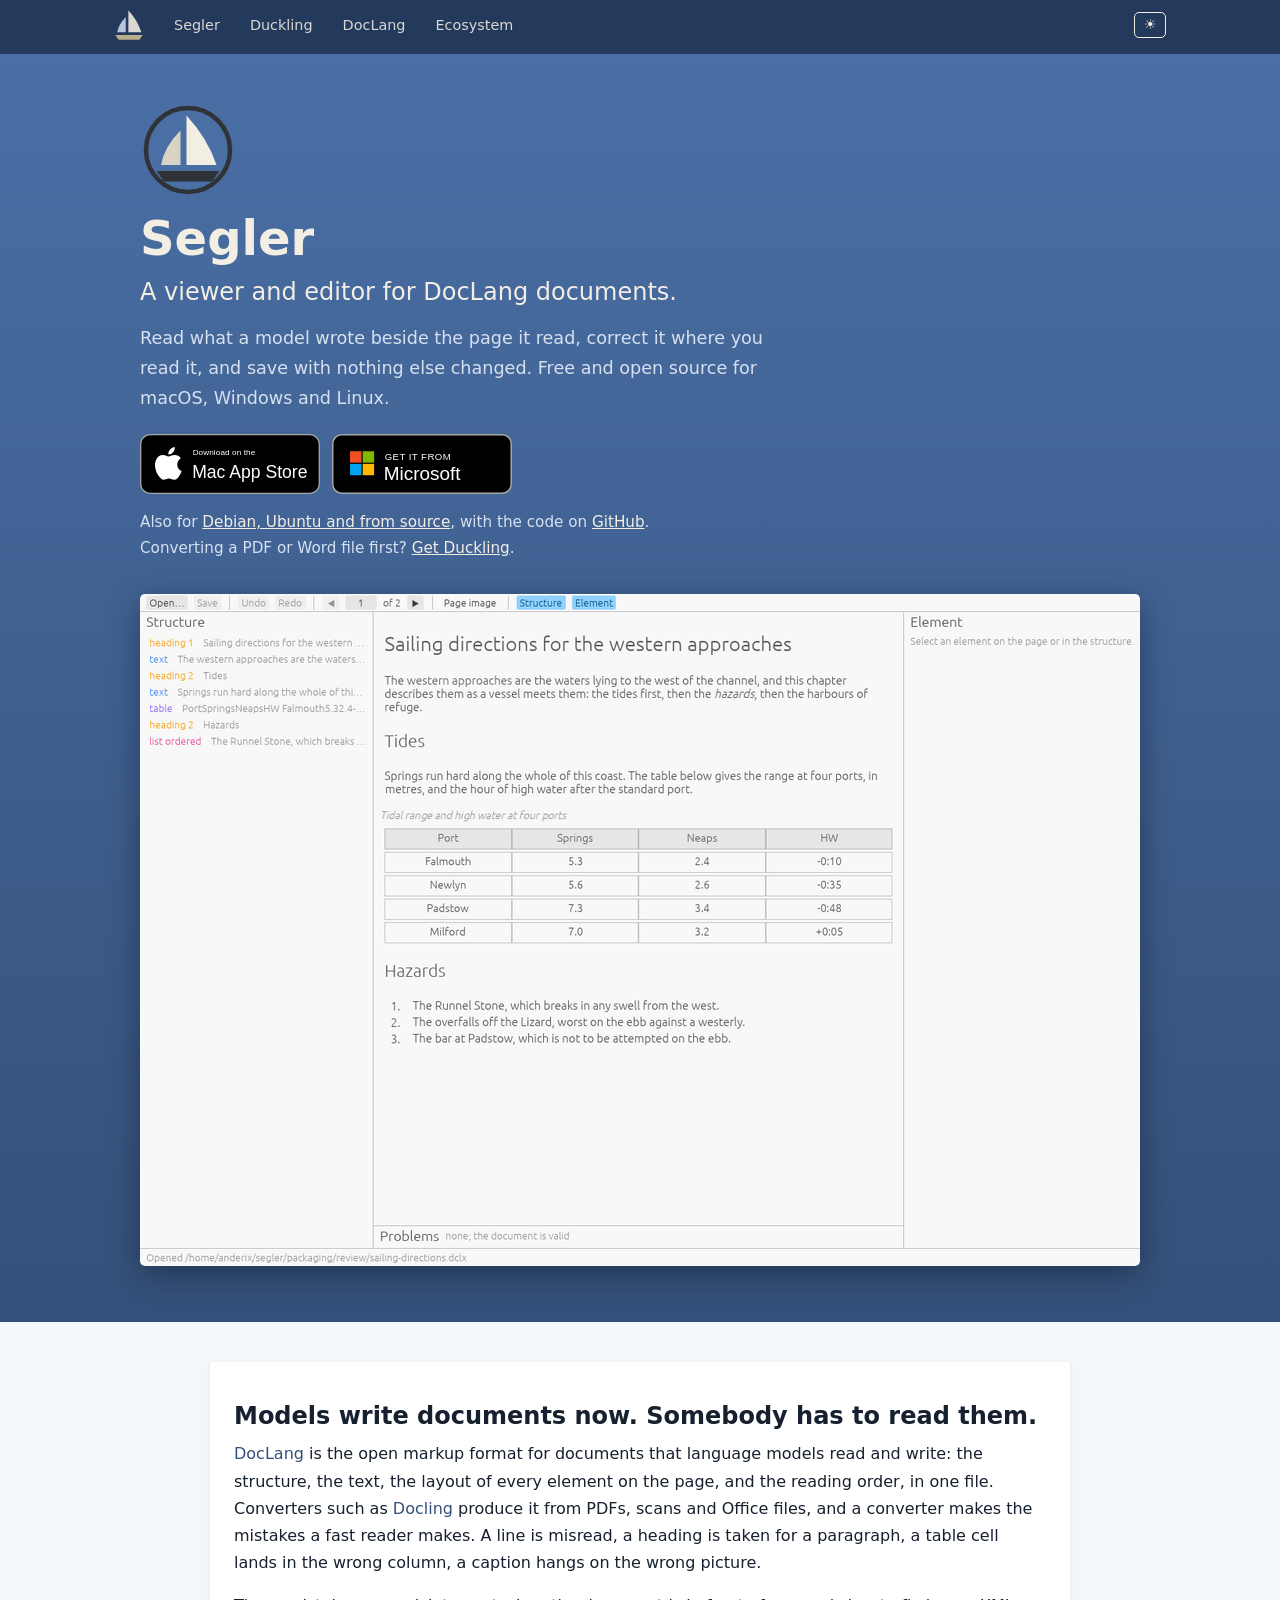
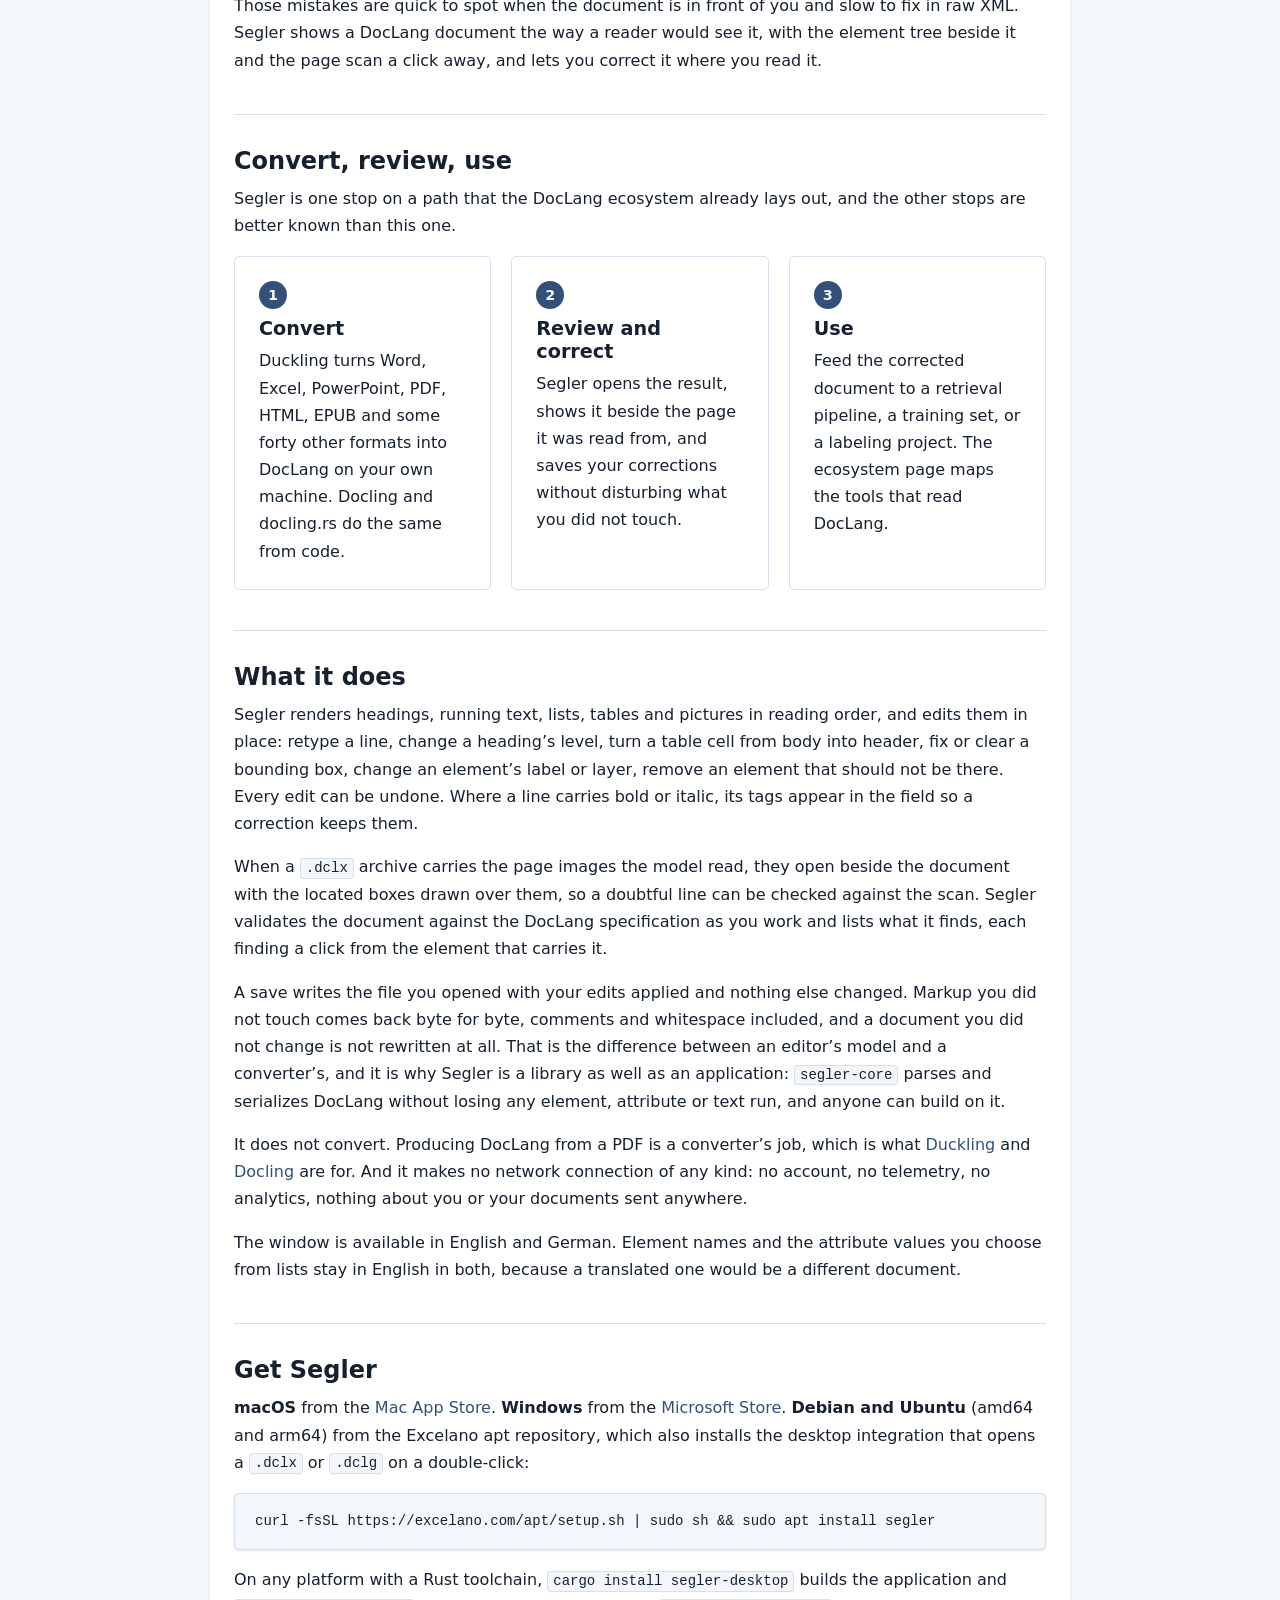
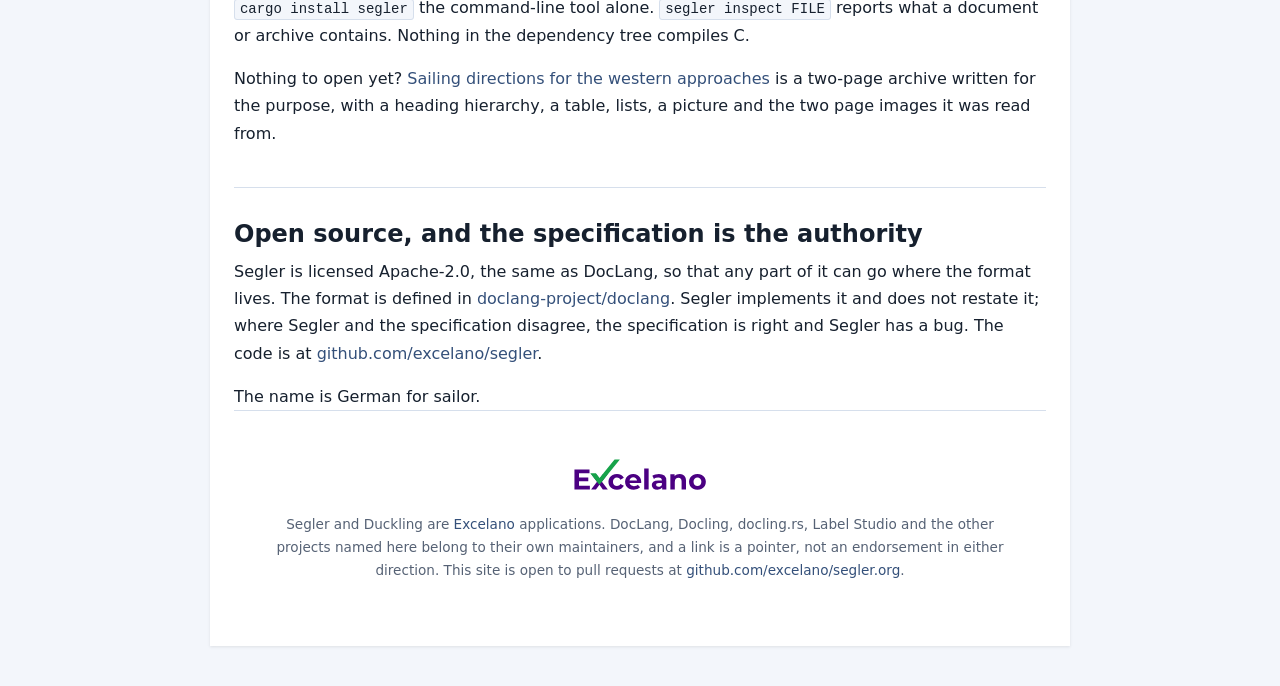
==== commit 2ae4acdd: "Hero note on two lines; nav fits at phone width" ====
--- a/index.html
+++ b/index.html
@@ -44,7 +44,7 @@
                 <a href="https://apps.apple.com/us/app/id6808761705" rel="noopener"><img src="/img/mac-app-store-badge.svg" alt="Download on the Mac App Store" width="180" height="60"></a>
                 <a href="https://apps.microsoft.com/detail/9P2C2QWHSDJL" rel="noopener"><img src="/img/microsoft-store-badge.svg" alt="Get it from Microsoft" width="180" height="60"></a>
             </div>
-            <p class="hero-note">Also for <a href="#install">Debian, Ubuntu and from source</a>, with the code on <a href="https://github.com/excelano/segler" rel="noopener">GitHub</a>. Converting a PDF or Word file first? <a href="/duckling/">Get Duckling</a>.</p>
+            <p class="hero-note">Also for <a href="#install">Debian, Ubuntu and from source</a>, with the code on <a href="https://github.com/excelano/segler" rel="noopener">GitHub</a>.<br>Converting a PDF or Word file first? <a href="/duckling/">Get Duckling</a>.</p>
         </div>
         <figure class="hero-shot">
             <img class="on-light" src="/img/segler-light.png" alt="Segler showing a DocLang document as a reader would see it: the element tree on the left, the document in the middle with headings, paragraphs and a table, and the selected element's properties on the right." width="1000" height="672">
--- a/brand.css
+++ b/brand.css
@@ -306,3 +306,24 @@
     width: 30px;
     height: auto;
 }
+
+/* A nav item keeps its size; when the row is too narrow it scrolls rather than
+   squeezing the home button to nothing. */
+nav ul li {
+    flex: none;
+}
+
+@media (max-width: 480px) {
+    nav ul {
+        padding: 0 0.5rem;
+    }
+
+    nav ul li a[href] {
+        padding-left: 0.35rem;
+        padding-right: 0.35rem;
+    }
+
+    nav a.nav-home {
+        padding-left: 0;
+    }
+}
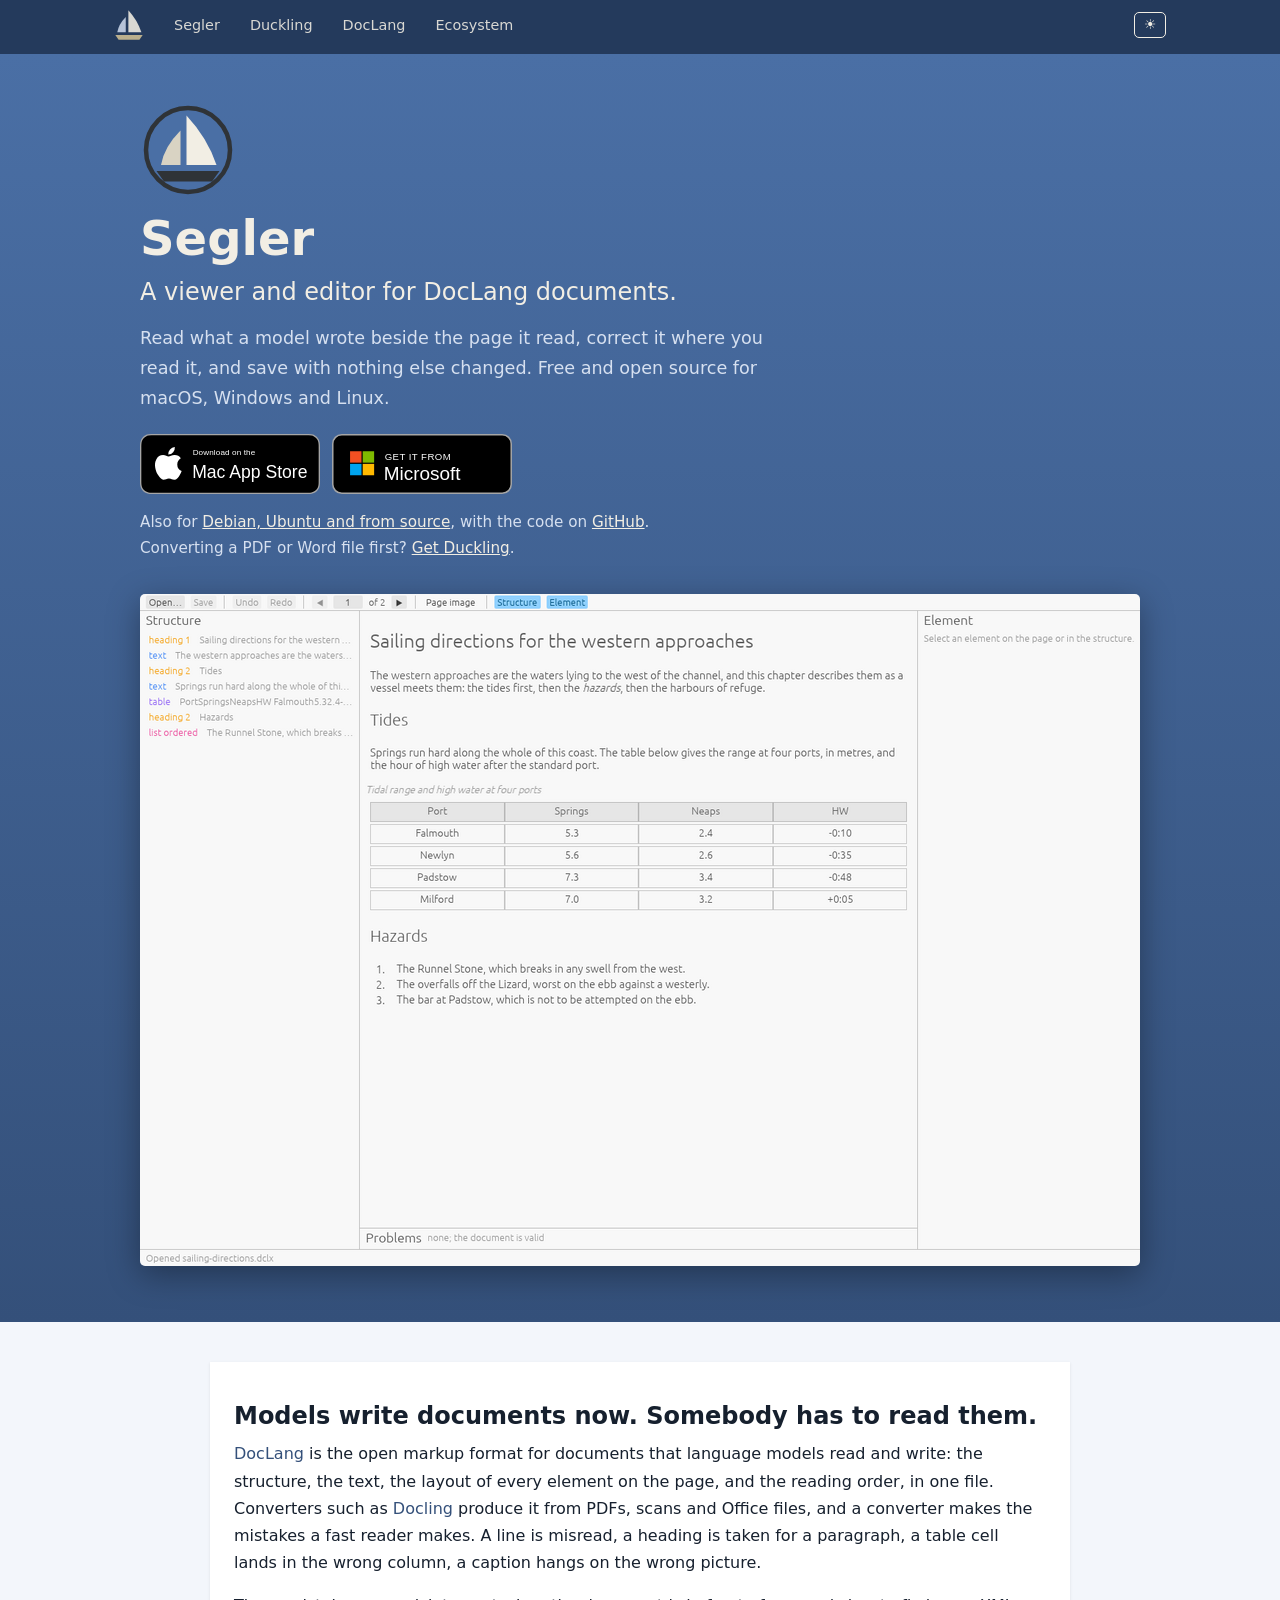
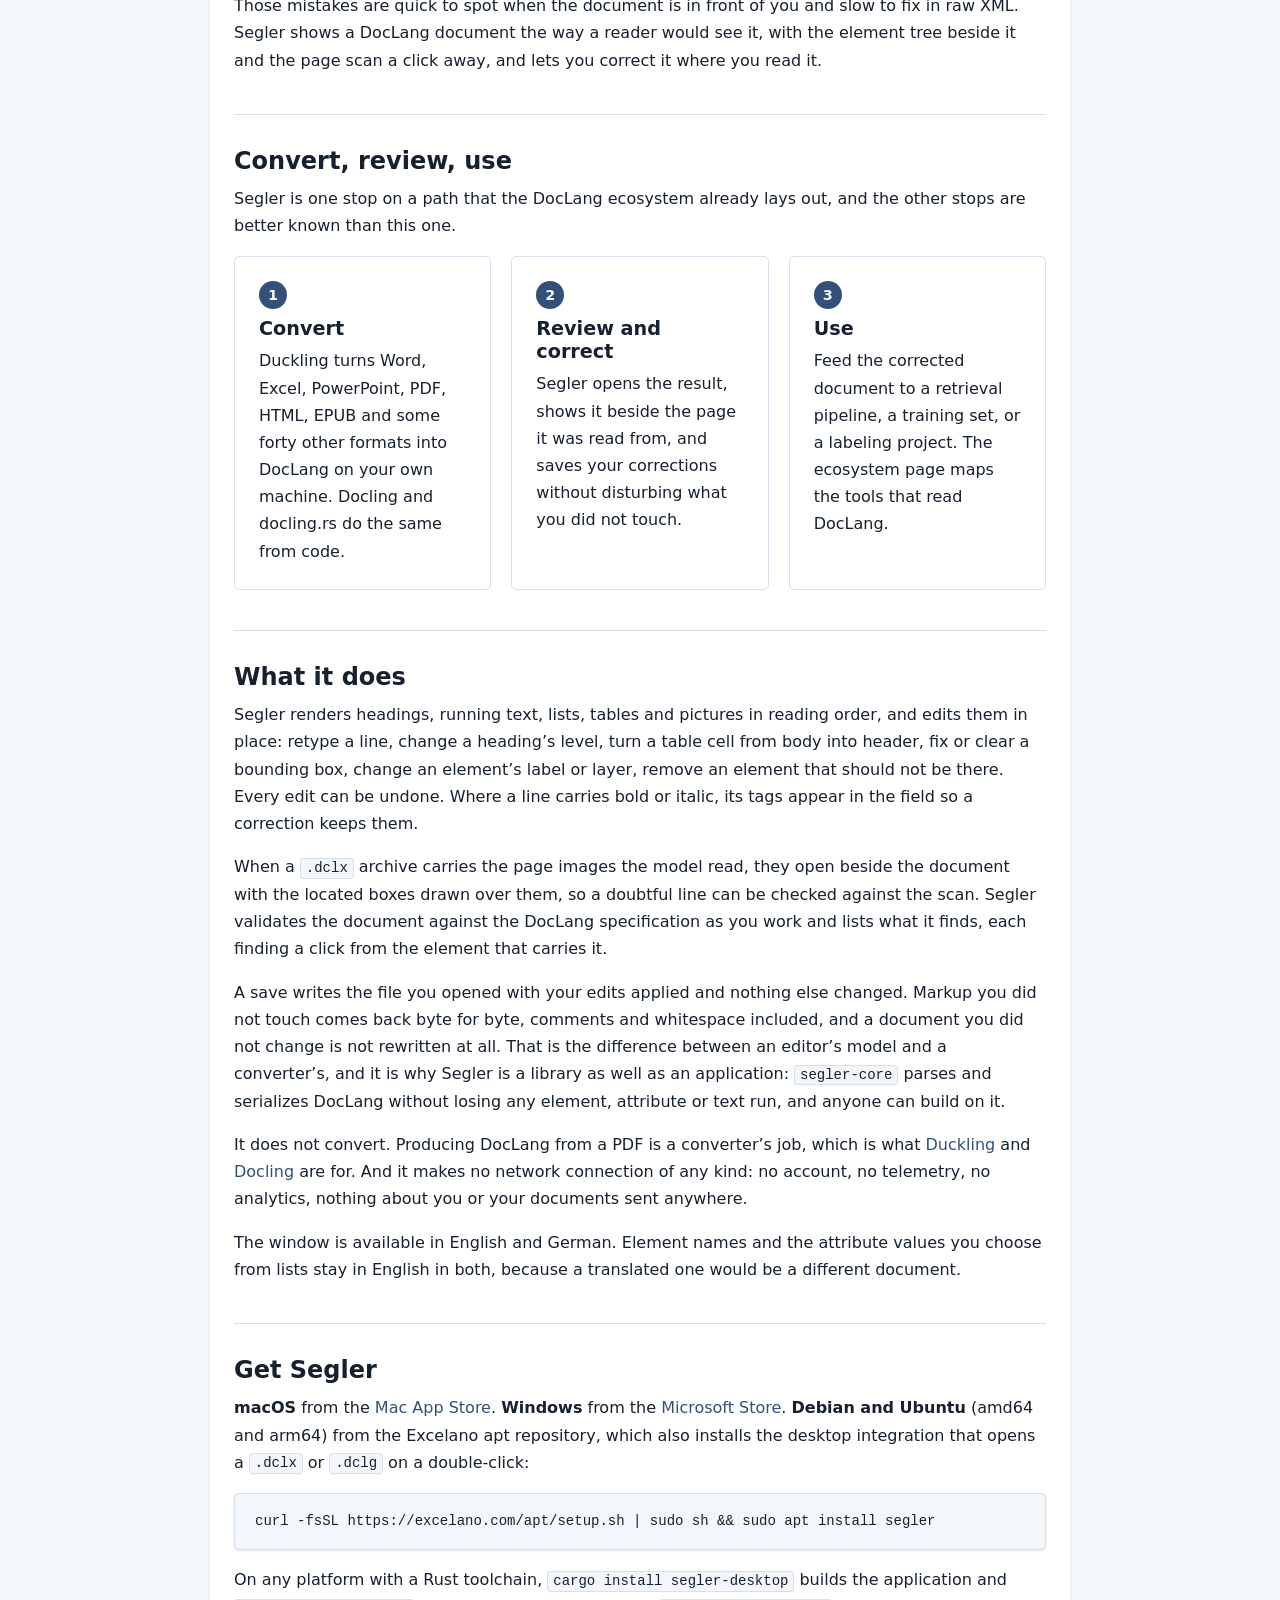
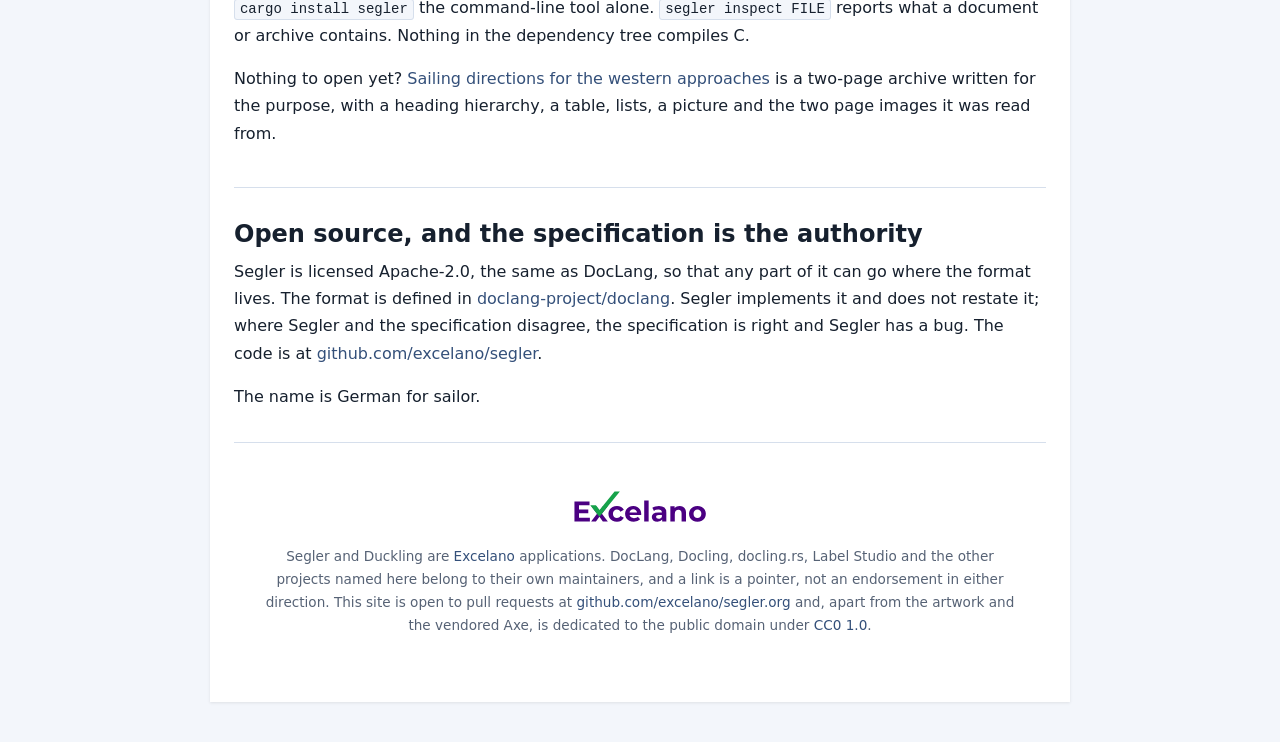
==== commit b7957034: "CC0 license and CONTRIBUTING, as slipcaseformat.org; fresh Duckling screenshots" ====
--- a/index.html
+++ b/index.html
@@ -18,6 +18,7 @@
     <link rel="stylesheet" href="/axe/default.css">
     <link rel="stylesheet" href="/brand.css"><!-- site brand override; cascades over default.css -->
     <link rel="stylesheet" href="/axe/axe.css">
+    <link rel="stylesheet" href="/site.css"><!-- the site's own rules; loaded last so they win a tie with axe.css -->
     <script src="/axe/theme.js"></script>
 </head>
 <body>
@@ -122,7 +123,7 @@
 
     <footer>
         <p class="made-by"><a href="https://excelano.com" rel="noopener"><img class="on-light" src="/img/excelano-logo.svg" alt="Excelano" width="140" height="31"><img class="on-dark" src="/img/excelano-logo-light.svg" alt="Excelano" width="140" height="31"></a></p>
-        <p><small>Segler and Duckling are <a href="https://excelano.com" rel="noopener">Excelano</a> applications. DocLang, Docling, docling.rs, Label Studio and the other projects named here belong to their own maintainers, and a link is a pointer, not an endorsement in either direction. This site is open to pull requests at <a href="https://github.com/excelano/segler.org" rel="noopener">github.com/excelano/segler.org</a>.</small></p>
+        <p><small>Segler and Duckling are <a href="https://excelano.com" rel="noopener">Excelano</a> applications. DocLang, Docling, docling.rs, Label Studio and the other projects named here belong to their own maintainers, and a link is a pointer, not an endorsement in either direction. This site is open to pull requests at <a href="https://github.com/excelano/segler.org" rel="noopener">github.com/excelano/segler.org</a> and, apart from the artwork and the vendored Axe, is dedicated to the public domain under <a href="https://creativecommons.org/publicdomain/zero/1.0/" rel="noopener">CC0 1.0</a>.</small></p>
     </footer>
 
 </article>
--- a/brand.css
+++ b/brand.css
@@ -5,6 +5,8 @@
  * carries it: roundel blue, sail cream, hull near-black. Blue carries links and
  * the nav; the sand of the mainsail is the highlight role, a mark on a surface
  * and never body text.
+ *
+ * Variables only. The site's own rules are in site.css, loaded after axe.css.
  *
  * This file layers after axe/default.css and mirrors all four theme contexts,
  * because theme.js writes data-theme onto the root and a bare :root override
@@ -60,270 +62,3 @@
     --color-nav-bg:       #0f1827;
     --color-nav-text:     #ebebeb;
 }
-
-/* The one-line statement under a title. */
-.lede {
-    font-size: 1.15rem;
-    color: var(--color-text-muted);
-    margin-top: -0.25rem;
-}
-
-.title-row {
-    display: flex;
-    align-items: center;
-    gap: 1rem;
-}
-
-.title-row img {
-    width: 64px;
-    height: 64px;
-    flex: none;
-}
-
-.title-row h1 { margin: 0; }
-
-/* Install and download links on a product page, set apart from running prose. */
-.get {
-    max-width: 860px;
-    margin: 0 auto 1rem;
-    padding: 0.9rem 1.25rem;
-    background: var(--color-surface);
-    border-left: 4px solid var(--color-highlight);
-    box-shadow: var(--shadow);
-}
-
-.get p { margin: 0; }
-
-/* An image that comes in a light and a dark version; the one matching the
-   theme in force is shown. */
-.on-dark { display: none; }
-
-@media (prefers-color-scheme: dark) {
-    :root:not([data-theme="light"]) .on-light { display: none; }
-    :root:not([data-theme="light"]) .on-dark  { display: block; }
-}
-
-[data-theme="dark"] .on-light { display: none; }
-[data-theme="dark"] .on-dark  { display: block; }
-
-/* The convert, review, use path on the front page. */
-.grid.pipeline {
-    display: grid;
-    grid-template-columns: repeat(3, 1fr);
-    gap: 1.25rem;
-    counter-reset: step;
-}
-
-.pipeline > a {
-    counter-increment: step;
-}
-
-@media (max-width: 700px) {
-    .grid.pipeline { grid-template-columns: 1fr; }
-}
-
-.pipeline > a::before {
-    content: counter(step);
-    display: inline-block;
-    width: 1.75rem;
-    height: 1.75rem;
-    line-height: 1.75rem;
-    margin-bottom: 0.5rem;
-    text-align: center;
-    border-radius: 50%;
-    background: var(--color-accent);
-    color: var(--color-bg);
-    font-weight: 600;
-    font-size: 0.9rem;
-}
-
-/* The front page opens on a band in the roundel blue, as the app's own page
-   does: this is a product site, and the first screen says so. Axe styles the
-   prose below it. */
-.hero {
-    background: linear-gradient(180deg, #4a6fa5 0%, #34507a 100%);
-    color: #f2eee4;
-    padding: 3rem 1.25rem 3.5rem;
-    overflow: hidden;
-}
-
-[data-theme="dark"] .hero {
-    background: linear-gradient(180deg, #2a4670 0%, #1c3150 100%);
-}
-
-@media (prefers-color-scheme: dark) {
-    :root:not([data-theme="light"]) .hero {
-        background: linear-gradient(180deg, #2a4670 0%, #1c3150 100%);
-    }
-}
-
-.hero-inner {
-    max-width: 1000px;
-    margin: 0 auto;
-}
-
-.hero-text {
-    max-width: 640px;
-    margin-bottom: 2rem;
-}
-
-.hero-icon {
-    width: 96px;
-    height: 96px;
-    margin-bottom: 0.75rem;
-}
-
-.hero h1 {
-    color: #f2eee4;
-    font-size: 3rem;
-    margin: 0 0 0.25rem;
-}
-
-.hero-subtitle {
-    font-size: 1.5rem;
-    margin: 0 0 0.75rem;
-    color: #f2eee4;
-}
-
-.hero-lede {
-    font-size: 1.1rem;
-    color: #d6e0f0;
-    margin: 0 0 1.25rem;
-}
-
-.hero-cta {
-    display: flex;
-    flex-wrap: wrap;
-    gap: 0.75rem;
-}
-
-.hero-cta a {
-    display: inline-block;
-    line-height: 0;
-}
-
-.hero-note {
-    margin: 1rem 0 0;
-    font-size: 0.95rem;
-    color: #d6e0f0;
-}
-
-.hero a:not(.hero-cta a) {
-    color: #f2eee4;
-    text-decoration: underline;
-}
-
-/* The screenshot sits on the band with blue below it. */
-.hero-shot {
-    margin: 0;
-}
-
-.hero-shot img {
-    width: 100%;
-    height: auto;
-    border-radius: var(--radius);
-    box-shadow: 0 8px 32px rgba(0, 0, 0, 0.35);
-}
-
-/* Duckling's band takes the duck's yellow, so the two products read as
-   different at a glance. Dark type on the light band; cream on the dark one. */
-.hero-duckling {
-    background: linear-gradient(180deg, #faeaba 0%, #f2d27a 100%);
-    color: #2f3337;
-}
-
-.hero-duckling h1,
-.hero-duckling .hero-subtitle {
-    color: #2f3337;
-}
-
-.hero-duckling .hero-lede,
-.hero-duckling .hero-note {
-    color: #3d3a2c;
-}
-
-.hero-duckling a:not(.hero-cta a) {
-    color: #2f3337;
-}
-
-[data-theme="dark"] .hero-duckling {
-    background: linear-gradient(180deg, #7a5a12 0%, #54400d 100%);
-}
-
-[data-theme="dark"] .hero-duckling h1,
-[data-theme="dark"] .hero-duckling .hero-subtitle,
-[data-theme="dark"] .hero-duckling a:not(.hero-cta a) {
-    color: #f2eee4;
-}
-
-[data-theme="dark"] .hero-duckling .hero-lede,
-[data-theme="dark"] .hero-duckling .hero-note {
-    color: #e6dcc0;
-}
-
-@media (prefers-color-scheme: dark) {
-    :root:not([data-theme="light"]) .hero-duckling {
-        background: linear-gradient(180deg, #7a5a12 0%, #54400d 100%);
-    }
-
-    :root:not([data-theme="light"]) .hero-duckling h1,
-    :root:not([data-theme="light"]) .hero-duckling .hero-subtitle,
-    :root:not([data-theme="light"]) .hero-duckling a:not(.hero-cta a) {
-        color: #f2eee4;
-    }
-
-    :root:not([data-theme="light"]) .hero-duckling .hero-lede,
-    :root:not([data-theme="light"]) .hero-duckling .hero-note {
-        color: #e6dcc0;
-    }
-}
-
-.made-by {
-    margin: 1.5rem 0 1rem;
-    text-align: center;
-}
-
-.made-by a {
-    display: inline-block;
-    line-height: 0;
-}
-
-.made-by img {
-    height: 31px;
-    width: auto;
-}
-
-/* The bare sailboat is the nav's home link. */
-nav a.nav-home {
-    display: flex;
-    align-items: center;
-    padding: 0.4rem 0.875rem 0.4rem 0;
-    line-height: 0;
-}
-
-nav a.nav-home img {
-    display: block;
-    width: 30px;
-    height: auto;
-}
-
-/* A nav item keeps its size; when the row is too narrow it scrolls rather than
-   squeezing the home button to nothing. */
-nav ul li {
-    flex: none;
-}
-
-@media (max-width: 480px) {
-    nav ul {
-        padding: 0 0.5rem;
-    }
-
-    nav ul li a[href] {
-        padding-left: 0.35rem;
-        padding-right: 0.35rem;
-    }
-
-    nav a.nav-home {
-        padding-left: 0;
-    }
-}
--- a/site.css
+++ b/site.css
@@ -0,0 +1,283 @@
+/*
+ * segler.org's own rules: the hero, the pipeline, the nav's home button and
+ * the footer logo. Loaded after axe/axe.css so that these win a tie with it;
+ * brand.css holds only the variables.
+ *
+ * Author: David M. Anderson
+ * Built with AI assistance (Claude, Anthropic)
+ */
+
+/* The one-line statement under a title. */
+.lede {
+    font-size: 1.15rem;
+    color: var(--color-text-muted);
+    margin-top: -0.25rem;
+}
+
+.title-row {
+    display: flex;
+    align-items: center;
+    gap: 1rem;
+}
+
+.title-row img {
+    width: 64px;
+    height: 64px;
+    flex: none;
+}
+
+.title-row h1 { margin: 0; }
+
+/* Install and download links on a product page, set apart from running prose. */
+.get {
+    max-width: 860px;
+    margin: 0 auto 1rem;
+    padding: 0.9rem 1.25rem;
+    background: var(--color-surface);
+    border-left: 4px solid var(--color-highlight);
+    box-shadow: var(--shadow);
+}
+
+.get p { margin: 0; }
+
+/* An image that comes in a light and a dark version; the one matching the
+   theme in force is shown. */
+.on-dark { display: none; }
+
+@media (prefers-color-scheme: dark) {
+    :root:not([data-theme="light"]) .on-light { display: none; }
+    :root:not([data-theme="light"]) .on-dark  { display: block; }
+}
+
+[data-theme="dark"] .on-light { display: none; }
+[data-theme="dark"] .on-dark  { display: block; }
+
+/* The convert, review, use path on the front page. */
+.pipeline {
+    display: grid;
+    grid-template-columns: repeat(3, 1fr);
+    gap: 1.25rem;
+    counter-reset: step;
+}
+
+.pipeline > a {
+    counter-increment: step;
+}
+
+@media (max-width: 700px) {
+    .pipeline { grid-template-columns: 1fr; }
+}
+
+.pipeline > a::before {
+    content: counter(step);
+    display: inline-block;
+    width: 1.75rem;
+    height: 1.75rem;
+    line-height: 1.75rem;
+    margin-bottom: 0.5rem;
+    text-align: center;
+    border-radius: 50%;
+    background: var(--color-accent);
+    color: var(--color-bg);
+    font-weight: 600;
+    font-size: 0.9rem;
+}
+
+/* The front page opens on a band in the roundel blue, as the app's own page
+   does: this is a product site, and the first screen says so. Axe styles the
+   prose below it. */
+.hero {
+    background: linear-gradient(180deg, #4a6fa5 0%, #34507a 100%);
+    color: #f2eee4;
+    padding: 3rem 1.25rem 3.5rem;
+    overflow: hidden;
+}
+
+[data-theme="dark"] .hero {
+    background: linear-gradient(180deg, #2a4670 0%, #1c3150 100%);
+}
+
+@media (prefers-color-scheme: dark) {
+    :root:not([data-theme="light"]) .hero {
+        background: linear-gradient(180deg, #2a4670 0%, #1c3150 100%);
+    }
+}
+
+.hero-inner {
+    max-width: 1000px;
+    margin: 0 auto;
+}
+
+.hero-text {
+    max-width: 640px;
+    margin-bottom: 2rem;
+}
+
+.hero-icon {
+    width: 96px;
+    height: 96px;
+    margin-bottom: 0.75rem;
+}
+
+.hero h1 {
+    color: #f2eee4;
+    font-size: 3rem;
+    margin: 0 0 0.25rem;
+}
+
+.hero-subtitle {
+    font-size: 1.5rem;
+    margin: 0 0 0.75rem;
+    color: #f2eee4;
+}
+
+.hero-lede {
+    font-size: 1.1rem;
+    color: #d6e0f0;
+    margin: 0 0 1.25rem;
+}
+
+.hero-cta {
+    display: flex;
+    flex-wrap: wrap;
+    gap: 0.75rem;
+}
+
+.hero-cta a {
+    display: inline-block;
+    line-height: 0;
+}
+
+.hero-note {
+    margin: 1rem 0 0;
+    font-size: 0.95rem;
+    color: #d6e0f0;
+}
+
+.hero a:not(.hero-cta a) {
+    color: #f2eee4;
+    text-decoration: underline;
+}
+
+/* The screenshot sits on the band with blue below it. */
+.hero-shot {
+    margin: 0;
+}
+
+.hero-shot img {
+    width: 100%;
+    height: auto;
+    border-radius: var(--radius);
+    box-shadow: 0 8px 32px rgba(0, 0, 0, 0.35);
+}
+
+/* Duckling's band takes the duck's yellow, so the two products read as
+   different at a glance. Dark type on the light band; cream on the dark one. */
+.hero-duckling {
+    background: linear-gradient(180deg, #faeaba 0%, #f2d27a 100%);
+    color: #2f3337;
+}
+
+.hero-duckling h1,
+.hero-duckling .hero-subtitle {
+    color: #2f3337;
+}
+
+.hero-duckling .hero-lede,
+.hero-duckling .hero-note {
+    color: #3d3a2c;
+}
+
+.hero-duckling a:not(.hero-cta a) {
+    color: #2f3337;
+}
+
+[data-theme="dark"] .hero-duckling {
+    background: linear-gradient(180deg, #7a5a12 0%, #54400d 100%);
+}
+
+[data-theme="dark"] .hero-duckling h1,
+[data-theme="dark"] .hero-duckling .hero-subtitle,
+[data-theme="dark"] .hero-duckling a:not(.hero-cta a) {
+    color: #f2eee4;
+}
+
+[data-theme="dark"] .hero-duckling .hero-lede,
+[data-theme="dark"] .hero-duckling .hero-note {
+    color: #e6dcc0;
+}
+
+@media (prefers-color-scheme: dark) {
+    :root:not([data-theme="light"]) .hero-duckling {
+        background: linear-gradient(180deg, #7a5a12 0%, #54400d 100%);
+    }
+
+    :root:not([data-theme="light"]) .hero-duckling h1,
+    :root:not([data-theme="light"]) .hero-duckling .hero-subtitle,
+    :root:not([data-theme="light"]) .hero-duckling a:not(.hero-cta a) {
+        color: #f2eee4;
+    }
+
+    :root:not([data-theme="light"]) .hero-duckling .hero-lede,
+    :root:not([data-theme="light"]) .hero-duckling .hero-note {
+        color: #e6dcc0;
+    }
+}
+
+.made-by {
+    margin: 1.5rem 0 1rem;
+    text-align: center;
+}
+
+.made-by a {
+    display: inline-block;
+    line-height: 0;
+}
+
+.made-by img {
+    height: 31px;
+    width: auto;
+}
+
+/* The bare sailboat is the nav's home link. */
+nav a.nav-home {
+    display: flex;
+    align-items: center;
+    padding: 0.4rem 0.875rem 0.4rem 0;
+    line-height: 0;
+}
+
+nav a.nav-home img {
+    display: block;
+    width: 30px;
+    height: auto;
+}
+
+/* A nav item keeps its size; when the row is too narrow it scrolls rather than
+   squeezing the home button to nothing. */
+nav ul li {
+    flex: none;
+}
+
+@media (max-width: 480px) {
+    nav ul {
+        padding: 0 0.5rem;
+    }
+
+    nav ul li a {
+        padding-left: 0.35rem;
+        padding-right: 0.35rem;
+    }
+
+    nav a.nav-home {
+        padding-left: 0;
+    }
+}
+
+article > footer {
+    margin-top: 2rem;
+}
+
+article table {
+    width: 100%;
+}
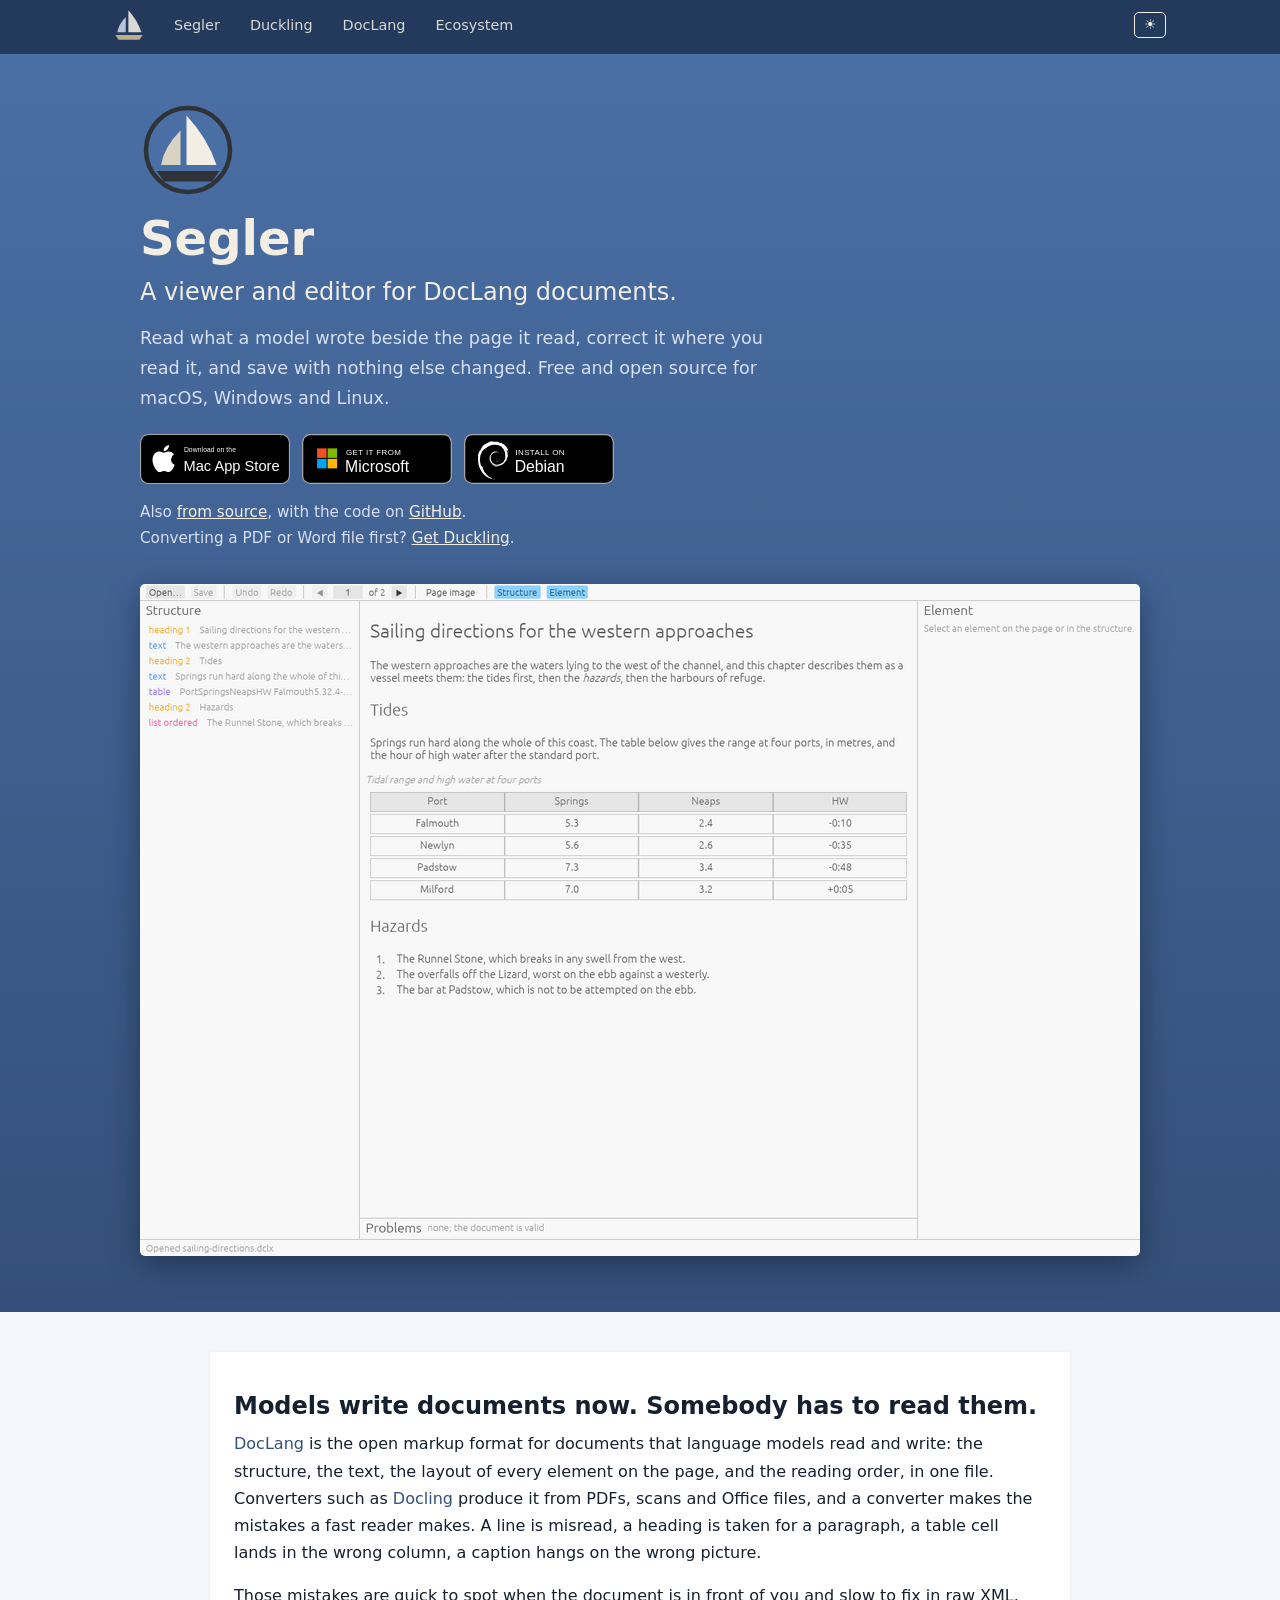
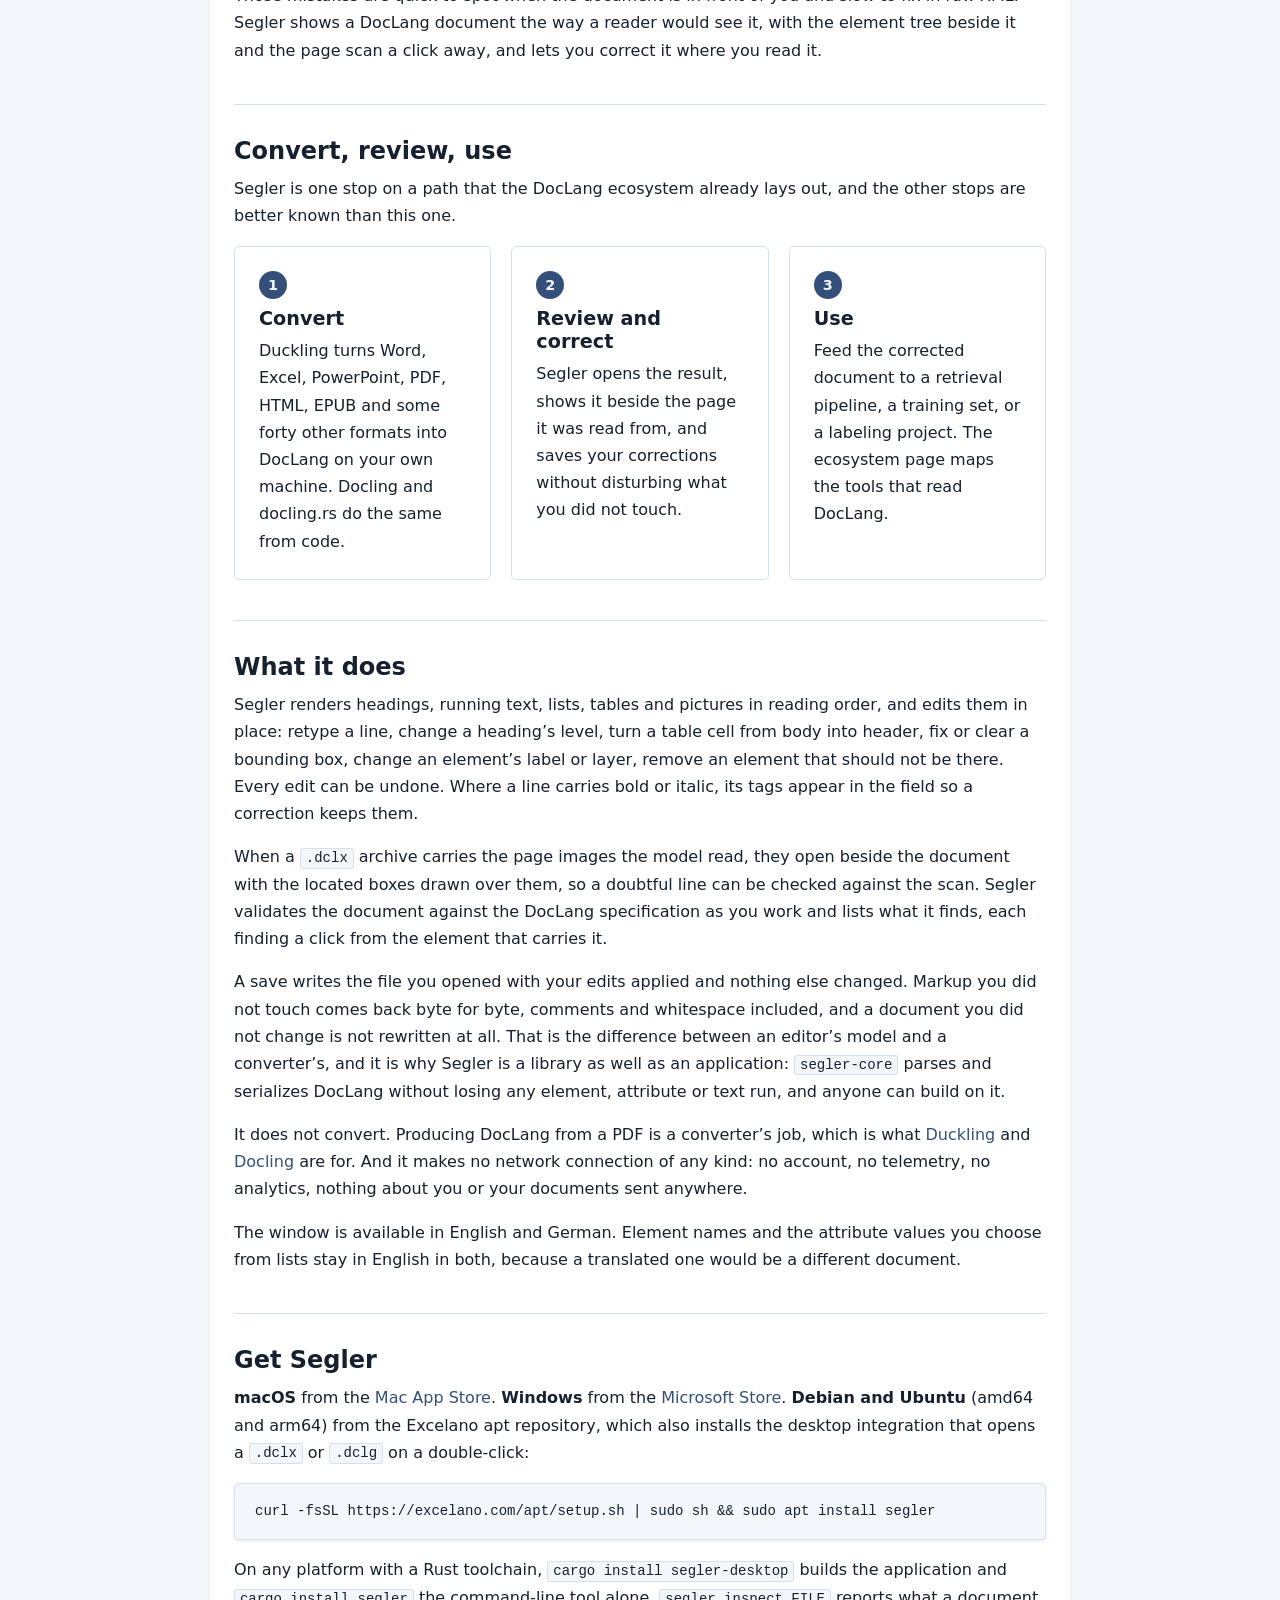
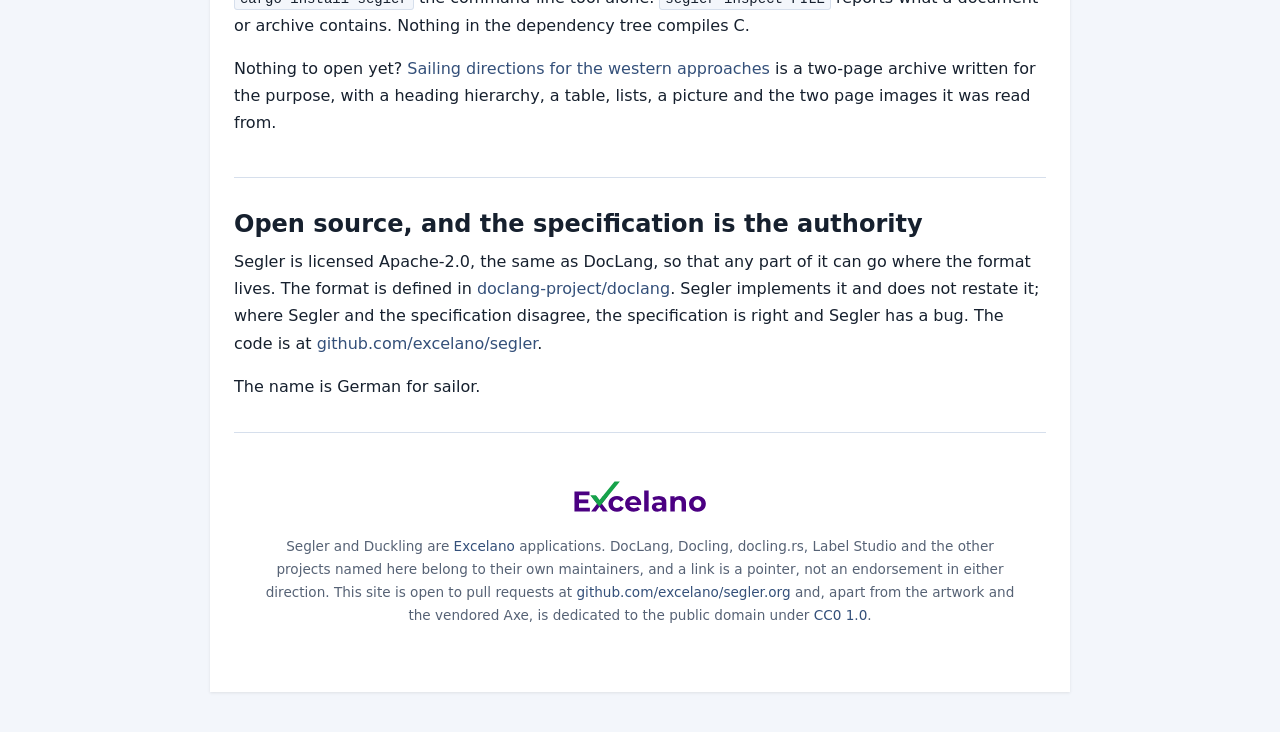
==== commit 55eade65: "Debian install badge beside the store badges; IndexNow key and sitemap in the form updatesite reads" ====
--- a/index.html
+++ b/index.html
@@ -42,10 +42,11 @@
             <p class="hero-subtitle">A viewer and editor for DocLang documents.</p>
             <p class="hero-lede">Read what a model wrote beside the page it read, correct it where you read it, and save with nothing else changed. Free and open source for macOS, Windows and Linux.</p>
             <div class="hero-cta">
-                <a href="https://apps.apple.com/us/app/id6808761705" rel="noopener"><img src="/img/mac-app-store-badge.svg" alt="Download on the Mac App Store" width="180" height="60"></a>
-                <a href="https://apps.microsoft.com/detail/9P2C2QWHSDJL" rel="noopener"><img src="/img/microsoft-store-badge.svg" alt="Get it from Microsoft" width="180" height="60"></a>
+                <a href="https://apps.apple.com/us/app/id6808761705" rel="noopener"><img src="/img/mac-app-store-badge.svg" alt="Download on the Mac App Store" width="150" height="50"></a>
+                <a href="https://apps.microsoft.com/detail/9P2C2QWHSDJL" rel="noopener"><img src="/img/microsoft-store-badge.svg" alt="Get it from Microsoft" width="150" height="50"></a>
+                <a href="https://excelano.com/apt/" rel="noopener" aria-label="Install Segler on Debian from the Excelano apt repository"><img src="/img/debian-badge.svg" alt="Install on Debian" width="150" height="50"></a>
             </div>
-            <p class="hero-note">Also for <a href="#install">Debian, Ubuntu and from source</a>, with the code on <a href="https://github.com/excelano/segler" rel="noopener">GitHub</a>.<br>Converting a PDF or Word file first? <a href="/duckling/">Get Duckling</a>.</p>
+            <p class="hero-note">Also <a href="#install">from source</a>, with the code on <a href="https://github.com/excelano/segler" rel="noopener">GitHub</a>.<br>Converting a PDF or Word file first? <a href="/duckling/">Get Duckling</a>.</p>
         </div>
         <figure class="hero-shot">
             <img class="on-light" src="/img/segler-light.png" alt="Segler showing a DocLang document as a reader would see it: the element tree on the left, the document in the middle with headings, paragraphs and a table, and the selected element's properties on the right." width="1000" height="672">
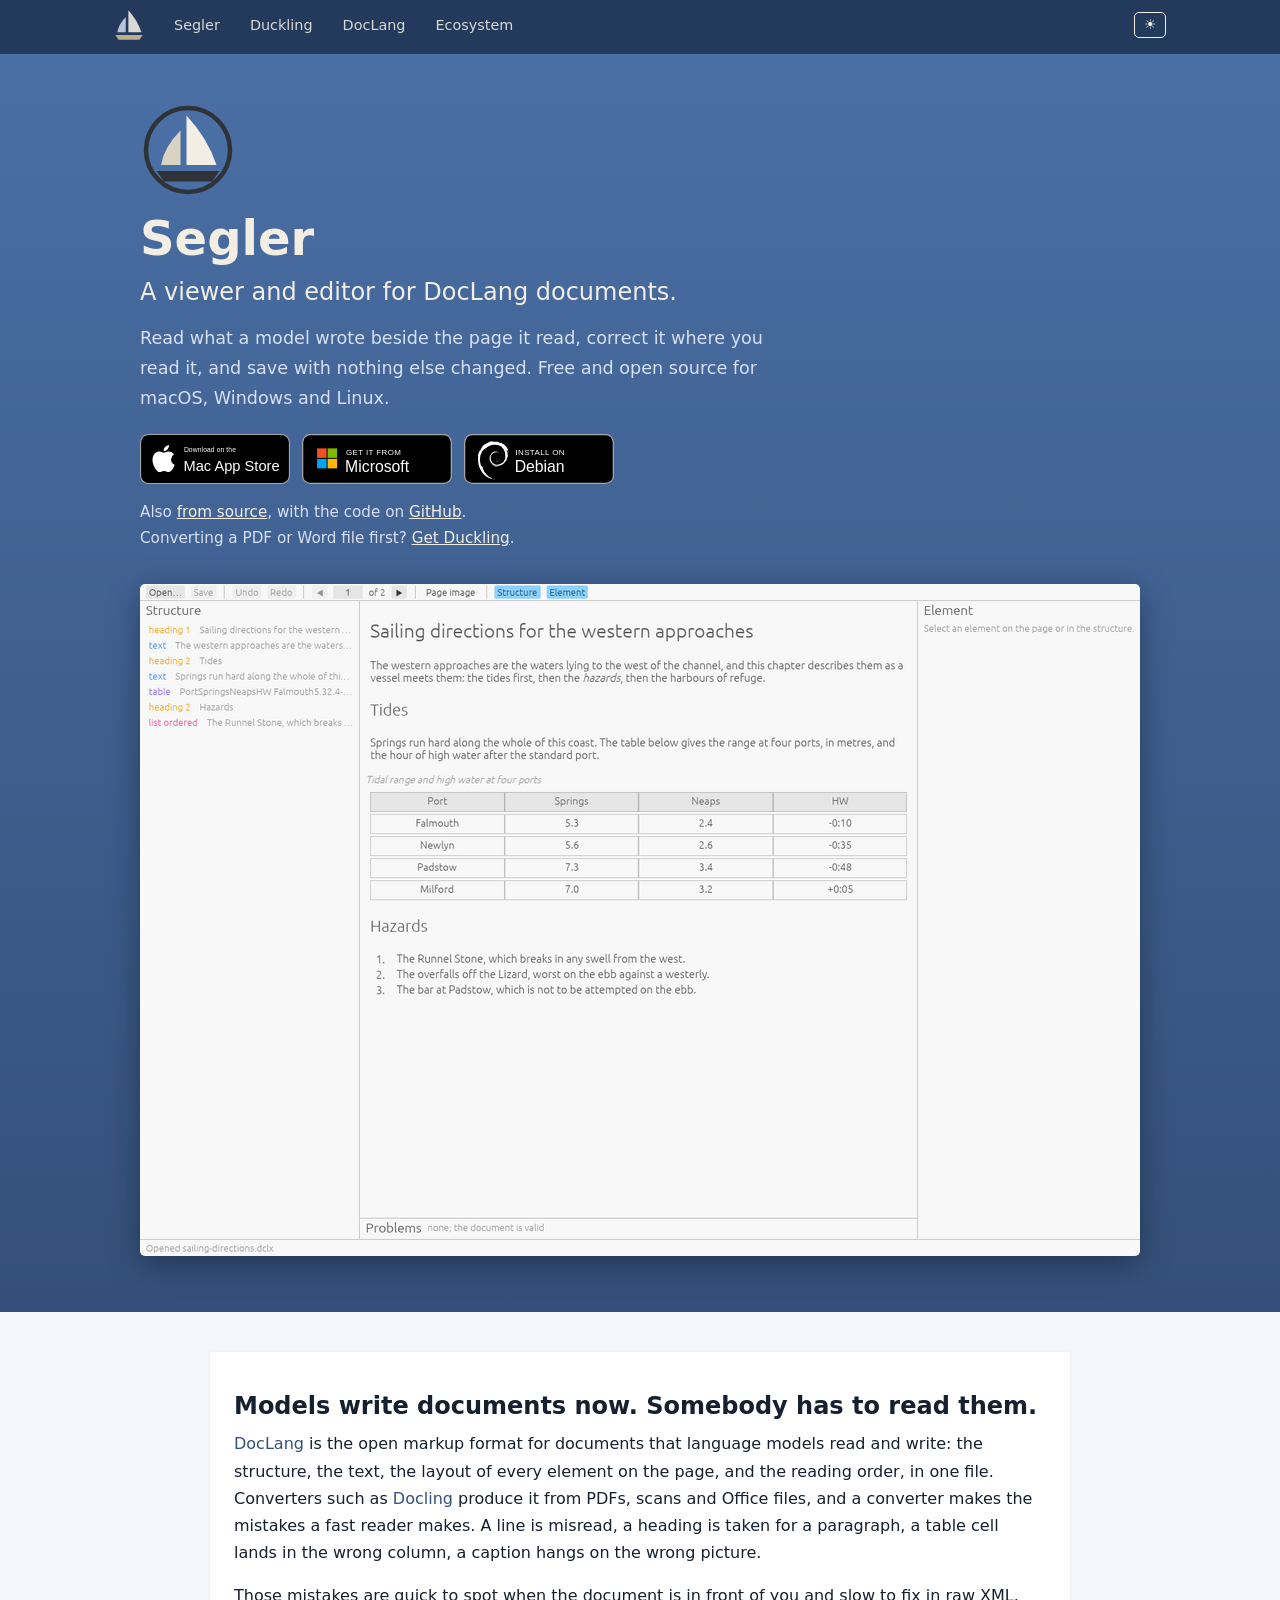
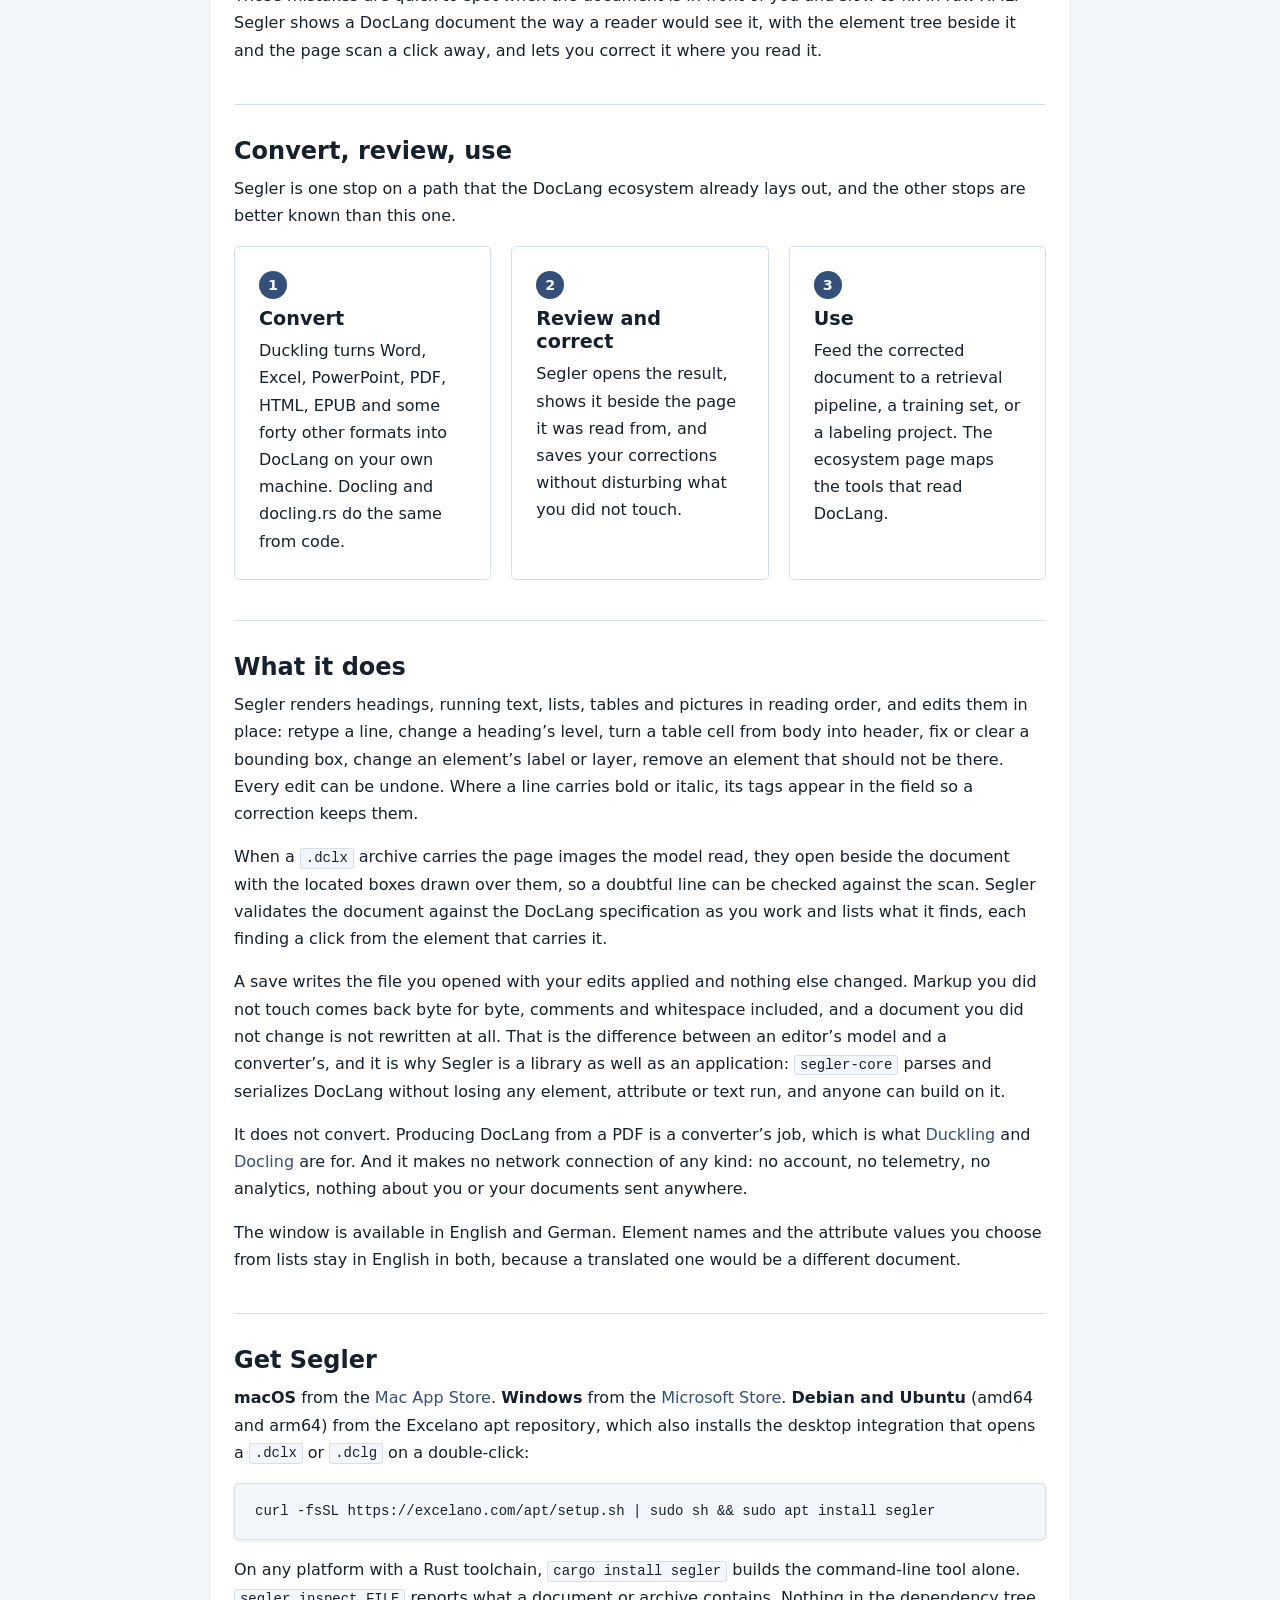
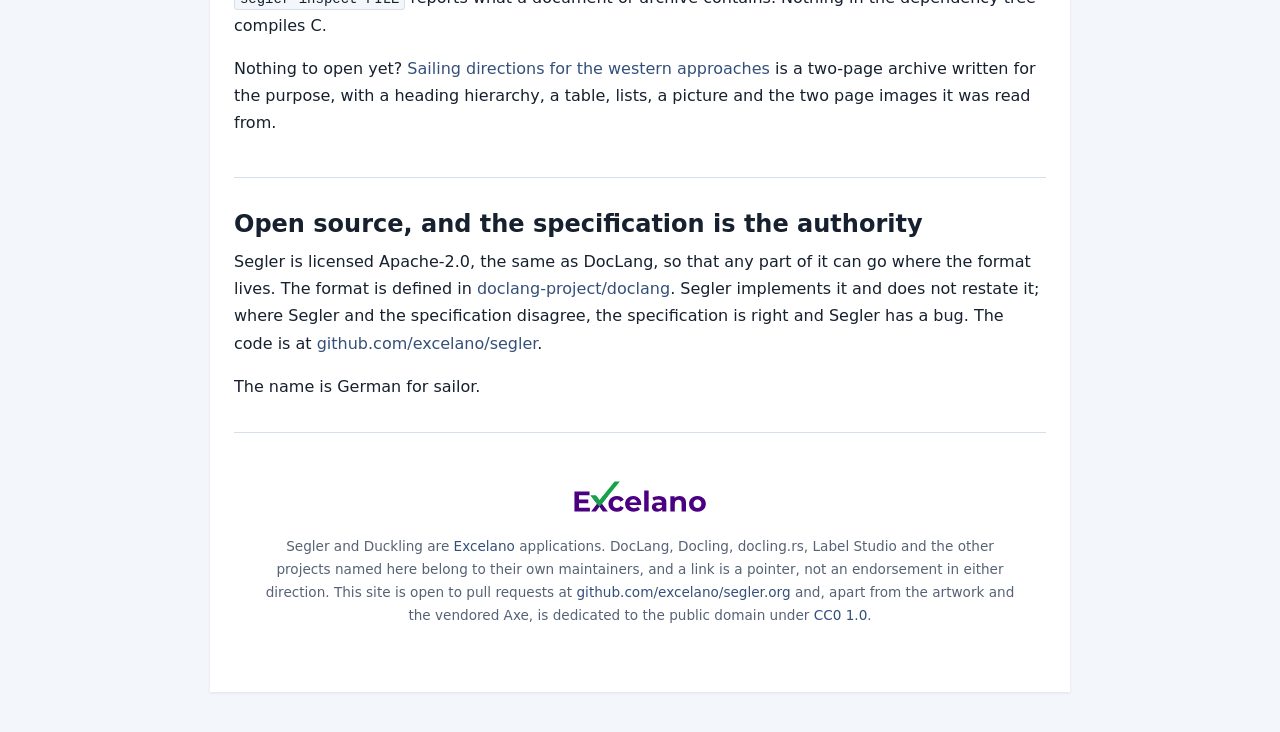
==== commit 3711ddcb: "docs: segler-desktop is not on crates.io" ====
--- a/index.html
+++ b/index.html
@@ -15,6 +15,7 @@
     <meta property="og:title" content="Segler — a DocLang viewer and editor">
     <meta property="og:description" content="Segler is a free, open-source desktop viewer and editor for DocLang documents, the markup format models read and write. Open a document, read it as a reader would, correct what the converter misread, and save with nothing else changed. Pairs with Duckling, which converts to DocLang.">
     <meta property="og:url" content="https://segler.org/">
+    <meta property="og:image" content="https://segler.org/img/segler-light.png">
     <link rel="stylesheet" href="/axe/default.css">
     <link rel="stylesheet" href="/brand.css"><!-- site brand override; cascades over default.css -->
     <link rel="stylesheet" href="/axe/axe.css">
@@ -109,7 +110,7 @@
 
 <pre><code>curl -fsSL https://excelano.com/apt/setup.sh | sudo sh &amp;&amp; sudo apt install segler</code></pre>
 
-        <p>On any platform with a Rust toolchain, <code>cargo install segler-desktop</code> builds the application and <code>cargo install segler</code> the command-line tool alone. <code>segler inspect FILE</code> reports what a document or archive contains. Nothing in the dependency tree compiles C.</p>
+        <p>On any platform with a Rust toolchain, <code>cargo install segler</code> builds the command-line tool alone. <code>segler inspect FILE</code> reports what a document or archive contains. Nothing in the dependency tree compiles C.</p>
 
         <p>Nothing to open yet? <a href="https://github.com/excelano/segler/releases/latest/download/sailing-directions.dclx" rel="noopener">Sailing directions for the western approaches</a> is a two-page archive written for the purpose, with a heading hierarchy, a table, lists, a picture and the two page images it was read from.</p>
     </section>
